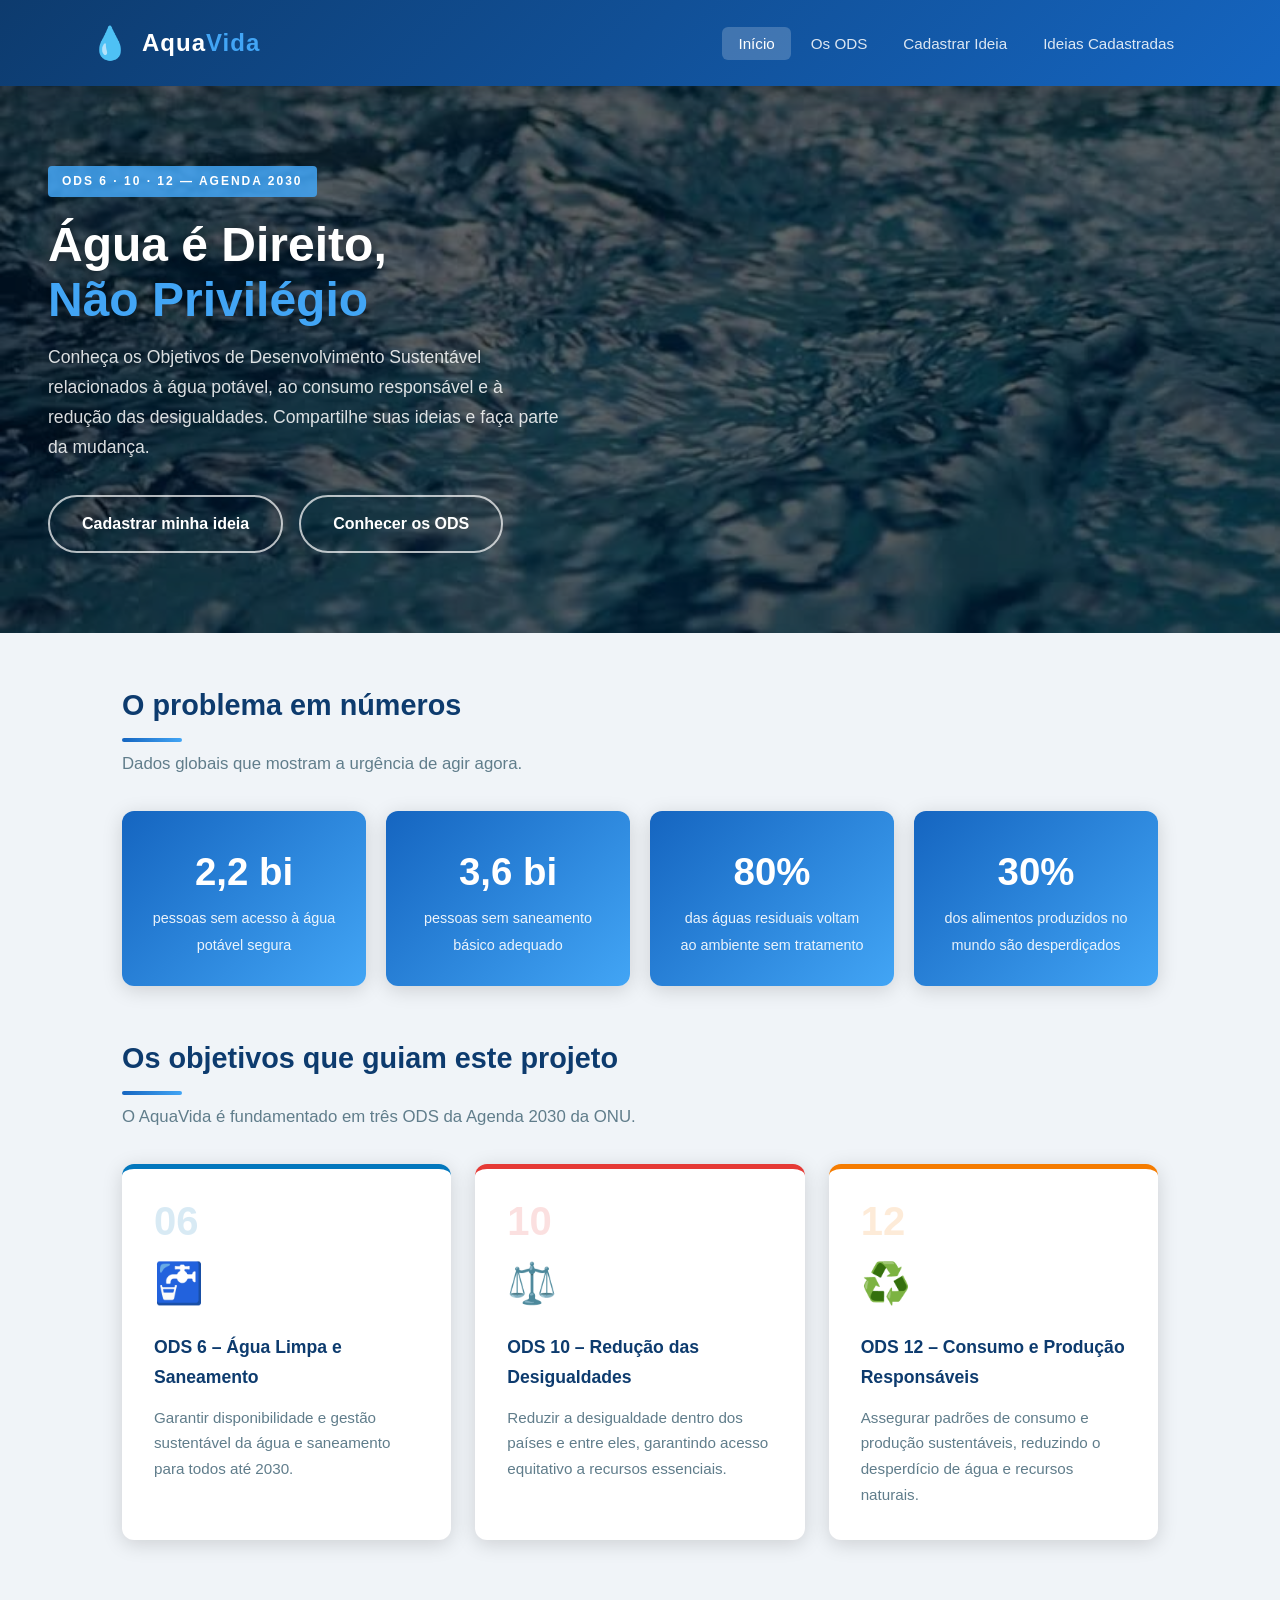
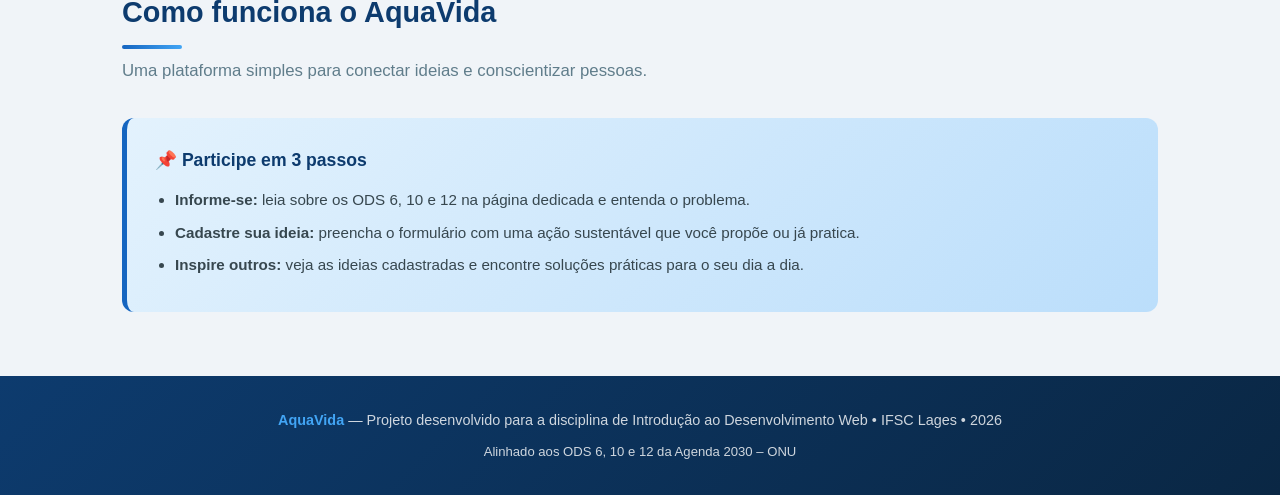
==== index.html @ 737dba38 "first commit" ====
<!DOCTYPE html>
<html lang="pt-BR">
<head>
  <meta charset="UTF-8" />
  <meta name="viewport" content="width=device-width, initial-scale=1.0" />
  <meta name="description" content="AquaVida – Plataforma sobre acesso à água potável e consumo responsável, alinhada aos ODS 6, 10 e 12." />
  <title>AquaVida | Início</title>
  <link rel="stylesheet" href="css/style.css" />
</head>
<body>

  <header>
    <div class="header-inner">
      <a href="index.html" class="logo">
        <span class="logo-icon">💧</span>
        <span class="logo-text">Aqua<span>Vida</span></span>
      </a>
      <nav aria-label="Menu principal">
        <ul>
          <li><a href="index.html">Início</a></li>
          <li><a href="ods.html">Os ODS</a></li>
          <li><a href="formulario.html">Cadastrar Ideia</a></li>
          <li><a href="resultados.html">Ideias Cadastradas</a></li>
        </ul>
      </nav>
    </div>
  </header>

  <section class="hero" aria-labelledby="titulo-hero">
    <div class="hero-bg"></div>
    <div class="hero-content">
      <span class="hero-tag">ODS 6 · 10 · 12 — Agenda 2030</span>
      <h1 id="titulo-hero">Água é Direito,<br><span>Não Privilégio</span></h1>
      <p>
        Conheça os Objetivos de Desenvolvimento Sustentável relacionados à água potável, 
        ao consumo responsável e à redução das desigualdades. Compartilhe suas ideias 
        e faça parte da mudança.
      </p>
      <div class="hero-btns">
        <a href="formulario.html" class="btn btn-primary">Cadastrar minha ideia</a>
        <a href="ods.html" class="btn btn-secondary">Conhecer os ODS</a>
      </div>
    </div>
  </section>

  <main>

    <section aria-labelledby="titulo-stats">
      <h2 class="section-title" id="titulo-stats">O problema em números</h2>
      <p class="section-subtitle">Dados globais que mostram a urgência de agir agora.</p>
      <div class="cards-stats">
        <div class="card-stat">
          <span class="stat-num">2,2 bi</span>
          <span class="stat-label">pessoas sem acesso à água potável segura</span>
        </div>
        <div class="card-stat">
          <span class="stat-num">3,6 bi</span>
          <span class="stat-label">pessoas sem saneamento básico adequado</span>
        </div>
        <div class="card-stat">
          <span class="stat-num">80%</span>
          <span class="stat-label">das águas residuais voltam ao ambiente sem tratamento</span>
        </div>
        <div class="card-stat">
          <span class="stat-num">30%</span>
          <span class="stat-label">dos alimentos produzidos no mundo são desperdiçados</span>
        </div>
      </div>
    </section>

    <section aria-labelledby="titulo-ods">
      <h2 class="section-title" id="titulo-ods">Os objetivos que guiam este projeto</h2>
      <p class="section-subtitle">O AquaVida é fundamentado em três ODS da Agenda 2030 da ONU.</p>
      <div class="cards-ods">

        <a href="ods.html#ods6" class="card-ods ods6">
          <div class="ods-numero">06</div>
          <span class="ods-icone">🚰</span>
          <h3>ODS 6 – Água Limpa e Saneamento</h3>
          <p>Garantir disponibilidade e gestão sustentável da água e saneamento para todos até 2030.</p>
        </a>

        <a href="ods.html#ods10" class="card-ods ods10">
          <div class="ods-numero">10</div>
          <span class="ods-icone">⚖️</span>
          <h3>ODS 10 – Redução das Desigualdades</h3>
          <p>Reduzir a desigualdade dentro dos países e entre eles, garantindo acesso equitativo a recursos essenciais.</p>
        </a>

        <a href="ods.html#ods12" class="card-ods ods12">
          <div class="ods-numero">12</div>
          <span class="ods-icone">♻️</span>
          <h3>ODS 12 – Consumo e Produção Responsáveis</h3>
          <p>Assegurar padrões de consumo e produção sustentáveis, reduzindo o desperdício de água e recursos naturais.</p>
        </a>

      </div>
    </section>

    <section aria-labelledby="titulo-como">
      <h2 class="section-title" id="titulo-como">Como funciona o AquaVida</h2>
      <p class="section-subtitle">Uma plataforma simples para conectar ideias e conscientizar pessoas.</p>
      <div class="info-box">
        <h3>📌 Participe em 3 passos</h3>
        <ul>
          <li><strong>Informe-se:</strong> leia sobre os ODS 6, 10 e 12 na página dedicada e entenda o problema.</li>
          <li><strong>Cadastre sua ideia:</strong> preencha o formulário com uma ação sustentável que você propõe ou já pratica.</li>
          <li><strong>Inspire outros:</strong> veja as ideias cadastradas e encontre soluções práticas para o seu dia a dia.</li>
        </ul>
      </div>
    </section>

  </main>

  <footer>
    <p>
      <strong>AquaVida</strong> &mdash; Projeto desenvolvido para a disciplina de Introdução ao Desenvolvimento Web &bull;
      IFSC Lages &bull; 2026
    </p>
    <p style="margin-top: 0.5rem; font-size: 0.82rem;">Alinhado aos ODS 6, 10 e 12 da Agenda 2030 &ndash; ONU</p>
  </footer>

  <script src="js/script.js"></script>
</body>
</html>
---- css/style.css ----
/* ============================================
  AquaVida - ODS 6, 10 e 12
   ============================================ */

* {
  margin: 0;
  padding: 0;
  box-sizing: border-box;
}

body {
  font-family: "Segoe UI", Tahoma, Geneva, Verdana, sans-serif;
  background-color: #f0f4f8;
  color: #37474f;
  line-height: 1.7;
}

/* ===== HEADER / NAV ===== */
header {
  background: linear-gradient(135deg, #0d3b6e, #1565c0);
  padding: 0 2rem;
  position: sticky;
  top: 0;
  z-index: 100;
  box-shadow: 0 4px 20px rgba(0, 0, 0, 0.15);
}

header .header-inner {
  display: flex;
  align-items: center;
  justify-content: space-between;
  max-width: 1100px;
  margin: 0 auto;
  padding: 1rem 0;
  flex-wrap: wrap;
  gap: 1rem;
}

header .logo {
  display: flex;
  align-items: center;
  gap: 0.75rem;
  text-decoration: none;
}

header .logo-icon {
  font-size: 2rem;
}

header .logo-text {
  color: #ffffff;
  font-size: 1.5rem;
  font-weight: 700;
  letter-spacing: 1px;
}

header .logo-text span {
  color: #42a5f5;
}

nav ul {
  list-style: none;
  display: flex;
  gap: 0.25rem;
  flex-wrap: wrap;
}

nav ul li a {
  color: rgba(255, 255, 255, 0.85);
  text-decoration: none;
  padding: 0.5rem 1rem;
  border-radius: 6px;
  font-size: 0.95rem;
  transition: all 0.2s;
}

nav ul li a:hover,
nav ul li a.ativo {
  background: rgba(255, 255, 255, 0.2);
  color: #ffffff;
}

/* ===== HERO ===== */
.hero {
  position: relative;
  min-height: 520px;
  display: flex;
  align-items: center;
  overflow: hidden;
}

.hero-bg {
  position: absolute;
  inset: 0;
  background: url("../img/images.jpg")
    center / cover no-repeat;
  filter: brightness(0.4);
  z-index: 0;
}

.hero-content {
  position: relative;
  z-index: 1;
  max-width: 700px;
  padding: 5rem 3rem;
  color: #ffffff;
}

.hero-tag {
  display: inline-block;
  background: rgba(66, 165, 245, 0.85);
  color: #ffffff;
  font-size: 0.75rem;
  font-weight: 700;
  letter-spacing: 2px;
  text-transform: uppercase;
  padding: 5px 14px;
  border-radius: 4px;
  margin-bottom: 1.25rem;
}

.hero-content h1 {
  font-size: 3rem;
  font-weight: 800;
  line-height: 1.15;
  margin-bottom: 1rem;
  text-shadow: 0 2px 12px rgba(0, 0, 0, 0.4);
}

.hero-content h1 span {
  color: #42a5f5;
}

.hero-content p {
  font-size: 1.1rem;
  opacity: 0.85;
  margin-bottom: 2rem;
  max-width: 520px;
  line-height: 1.7;
}

.hero-btns {
  display: flex;
  gap: 1rem;
  flex-wrap: wrap;
}

/* ===== BOTÕES ===== */
.btn {
  display: inline-block;
  padding: 0.85rem 2rem;
  border-radius: 50px;
  text-decoration: none;
  font-weight: 600;
  font-size: 1rem;
  transition: all 0.3s;
  cursor: pointer;
  border: none;
}

.btn-primary {
  background: transparent;
  color: #ffffff;
  border: 2px solid rgba(255, 255, 255, 0.7);
}

.btn-primary:hover {
  background: rgba(255, 255, 255, 0.15);
  border-color: #ffffff;
  transform: translateY(-2px);
}

.btn-secondary {
  background: transparent;
  color: #ffffff;
  border: 2px solid rgba(255, 255, 255, 0.7);
}

.btn-secondary:hover {
  background: rgba(255, 255, 255, 0.15);
  border-color: #ffffff;
  transform: translateY(-2px);
}

.btn-verde {
  background: linear-gradient(135deg, #2e7d32, #66bb6a);
  color: #ffffff;
  font-size: 1.1rem;
  padding: 1rem 2.5rem;
}

.btn-verde:hover {
  transform: translateY(-2px);
  box-shadow: 0 8px 20px rgba(46, 125, 50, 0.4);
}

/* ===== MAIN / CONTAINER ===== */
main {
  max-width: 1100px;
  margin: 3rem auto;
  padding: 0 2rem;
}

/* ===== SEÇÕES ===== */
section {
  margin-bottom: 3rem;
}

.section-title {
  font-size: 1.8rem;
  font-weight: 700;
  color: #0d3b6e;
  margin-bottom: 0.5rem;
  position: relative;
  padding-bottom: 0.75rem;
}

.section-title::after {
  content: "";
  position: absolute;
  bottom: 0;
  left: 0;
  width: 60px;
  height: 4px;
  background: linear-gradient(90deg, #1565c0, #42a5f5);
  border-radius: 2px;
}

.section-subtitle {
  color: #607d8b;
  margin-bottom: 2rem;
  font-size: 1.05rem;
}

/* ===== CARDS ODS (homepage) ===== */
.cards-ods {
  display: grid;
  grid-template-columns: repeat(auto-fit, minmax(280px, 1fr));
  gap: 1.5rem;
}

.card-ods {
  background: #ffffff;
  border-radius: 12px;
  padding: 2rem;
  box-shadow: 0 4px 20px rgba(0, 0, 0, 0.15);
  border-top: 5px solid;
  transition:
    transform 0.3s,
    box-shadow 0.3s;
  text-decoration: none;
  color: inherit;
  display: block;
}

.card-ods:hover {
  transform: translateY(-6px);
  box-shadow: 0 12px 30px rgba(0, 0, 0, 0.18);
}

.card-ods.ods6 {
  border-color: #0277bd;
}
.card-ods.ods10 {
  border-color: #e53935;
}
.card-ods.ods12 {
  border-color: #f57c00;
}

.card-ods .ods-numero {
  font-size: 2.5rem;
  font-weight: 800;
  opacity: 0.15;
  line-height: 1;
  margin-bottom: 0.5rem;
}

.card-ods.ods6 .ods-numero {
  color: #0277bd;
}
.card-ods.ods10 .ods-numero {
  color: #e53935;
}
.card-ods.ods12 .ods-numero {
  color: #f57c00;
}

.card-ods .ods-icone {
  font-size: 2.5rem;
  margin-bottom: 1rem;
  display: block;
}

.card-ods h3 {
  font-size: 1.1rem;
  font-weight: 700;
  color: #0d3b6e;
  margin-bottom: 0.75rem;
}

.card-ods p {
  font-size: 0.95rem;
  color: #607d8b;
}

/* ===== CARDS ESTATÍSTICAS ===== */
.cards-stats {
  display: grid;
  grid-template-columns: repeat(auto-fit, minmax(200px, 1fr));
  gap: 1.25rem;
  margin-bottom: 3rem;
}

.card-stat {
  background: linear-gradient(135deg, #1565c0, #42a5f5);
  color: #ffffff;
  border-radius: 12px;
  padding: 1.75rem;
  text-align: center;
  box-shadow: 0 4px 20px rgba(0, 0, 0, 0.15);
}

.card-stat .stat-num {
  font-size: 2.4rem;
  font-weight: 800;
  display: block;
}

.card-stat .stat-label {
  font-size: 0.9rem;
  opacity: 0.9;
  margin-top: 0.25rem;
}

/* ===== TABELA ===== */
.tabela-wrapper {
  overflow-x: auto;
  border-radius: 12px;
  box-shadow: 0 4px 20px rgba(0, 0, 0, 0.15);
}

table {
  width: 100%;
  border-collapse: collapse;
  background: #ffffff;
  font-size: 0.95rem;
}

thead {
  background: linear-gradient(135deg, #0d3b6e, #1565c0);
  color: #ffffff;
}

thead th {
  padding: 1rem 1.25rem;
  text-align: left;
  font-weight: 600;
  letter-spacing: 0.5px;
}

tbody tr {
  border-bottom: 1px solid #e0e0e0;
  transition: background 0.2s;
}

tbody tr:hover {
  background: #e3f2fd;
}

tbody td {
  padding: 1rem 1.25rem;
  vertical-align: top;
}

tbody tr:last-child {
  border-bottom: none;
}

.badge {
  display: inline-block;
  padding: 0.25rem 0.75rem;
  border-radius: 20px;
  font-size: 0.8rem;
  font-weight: 600;
}

.badge-azul {
  background: #e3f2fd;
  color: #0277bd;
}
.badge-vermelho {
  background: #ffebee;
  color: #c62828;
}
.badge-laranja {
  background: #fff3e0;
  color: #e65100;
}

/* ===== FORMULÁRIO BASE ===== */
.form-card {
  background: #ffffff;
  border-radius: 12px;
  padding: 2.5rem;
  box-shadow: 0 4px 20px rgba(0, 0, 0, 0.15);
}

.form-grid {
  display: grid;
  grid-template-columns: 1fr 1fr;
  gap: 1.25rem;
}

.form-group {
  display: flex;
  flex-direction: column;
  gap: 0.4rem;
}

.form-group.full {
  grid-column: 1 / -1;
}

.form-group label {
  font-weight: 600;
  font-size: 0.9rem;
  color: #0d3b6e;
}

.form-group input,
.form-group select,
.form-group textarea {
  padding: 0.75rem 1rem;
  border: 2px solid #e0e0e0;
  border-radius: 8px;
  font-size: 0.95rem;
  font-family: inherit;
  transition:
    border-color 0.2s,
    box-shadow 0.2s;
  background: #fafafa;
}

.form-group input:focus,
.form-group select:focus,
.form-group textarea:focus {
  outline: none;
  border-color: #42a5f5;
  box-shadow: 0 0 0 3px rgba(66, 165, 245, 0.2);
  background: #ffffff;
}

.form-group textarea {
  resize: vertical;
  min-height: 120px;
}

.form-group select {
  cursor: pointer;
}

.radio-group {
  display: flex;
  gap: 1.5rem;
  flex-wrap: wrap;
  margin-top: 0.25rem;
}

.radio-group label {
  font-weight: 400;
  display: flex;
  align-items: center;
  gap: 0.4rem;
  cursor: pointer;
}

.form-actions {
  margin-top: 1.5rem;
  text-align: center;
}

/* ===== MENSAGEM DE SUCESSO ===== */
#mensagem-sucesso {
  display: none;
  background: linear-gradient(135deg, #2e7d32, #66bb6a);
  color: #ffffff;
  padding: 1.25rem 2rem;
  border-radius: 12px;
  text-align: center;
  font-weight: 600;
  font-size: 1.05rem;
  margin-top: 1.5rem;
  animation: fadeIn 0.4s ease;
}

@keyframes fadeIn {
  from {
    opacity: 0;
    transform: translateY(10px);
  }
  to {
    opacity: 1;
    transform: translateY(0);
  }
}

/* ===== RESULTADOS / CARDS IDEIAS ===== */
#lista-ideias {
  display: grid;
  grid-template-columns: repeat(auto-fill, minmax(300px, 1fr));
  gap: 1.5rem;
  margin-top: 2rem;
}

.card-ideia {
  background: #ffffff;
  border-radius: 12px;
  padding: 1.75rem;
  box-shadow: 0 4px 20px rgba(0, 0, 0, 0.15);
  border-left: 5px solid #1565c0;
  animation: fadeIn 0.4s ease;
}

.card-ideia .ideia-header {
  display: flex;
  justify-content: space-between;
  align-items: flex-start;
  margin-bottom: 1rem;
  gap: 0.5rem;
}

.card-ideia .ideia-nome {
  font-weight: 700;
  color: #0d3b6e;
  font-size: 1.05rem;
}

.card-ideia .ideia-ods {
  font-size: 0.8rem;
  padding: 0.2rem 0.6rem;
  border-radius: 20px;
  background: #e3f2fd;
  color: #1565c0;
  font-weight: 600;
  white-space: nowrap;
}

.card-ideia .ideia-descricao {
  color: #546e7a;
  font-size: 0.95rem;
  margin-bottom: 1rem;
}

.card-ideia .ideia-footer {
  display: flex;
  justify-content: space-between;
  font-size: 0.85rem;
  color: #90a4ae;
  border-top: 1px solid #eceff1;
  padding-top: 0.75rem;
}

.impacto-badge {
  display: inline-flex;
  align-items: center;
  gap: 0.3rem;
  font-weight: 600;
  font-size: 0.85rem;
}

.impacto-alto {
  color: #2e7d32;
}
.impacto-medio {
  color: #f57c00;
}
.impacto-baixo {
  color: #1565c0;
}

#sem-dados {
  text-align: center;
  padding: 3rem;
  color: #90a4ae;
  background: #ffffff;
  border-radius: 12px;
  box-shadow: 0 4px 20px rgba(0, 0, 0, 0.15);
  grid-column: 1 / -1;
}

#sem-dados .sem-dados-icone {
  font-size: 3rem;
  display: block;
  margin-bottom: 1rem;
}

/* ===== FILTROS ===== */
.filtros {
  display: flex;
  gap: 1rem;
  flex-wrap: wrap;
  margin-bottom: 1.5rem;
  align-items: center;
}

.filtros label {
  font-weight: 600;
  color: #0d3b6e;
}

.filtros select {
  padding: 0.5rem 1rem;
  border: 2px solid #e0e0e0;
  border-radius: 8px;
  font-family: inherit;
  font-size: 0.95rem;
  cursor: pointer;
  transition: border-color 0.2s;
}

.filtros select:focus {
  outline: none;
  border-color: #42a5f5;
}

.contador {
  margin-left: auto;
  color: #607d8b;
  font-size: 0.95rem;
}

/* ===== INFO BOX ===== */
.info-box {
  background: linear-gradient(135deg, #e3f2fd, #bbdefb);
  border-radius: 12px;
  padding: 1.75rem;
  border-left: 5px solid #1565c0;
  margin-bottom: 2rem;
}

.info-box h3 {
  color: #0d3b6e;
  margin-bottom: 0.75rem;
  font-size: 1.1rem;
}

.info-box p,
.info-box li {
  color: #37474f;
  font-size: 0.95rem;
}

.info-box ul {
  padding-left: 1.25rem;
  margin-top: 0.5rem;
}

.info-box li {
  margin-bottom: 0.4rem;
}

/* ===== PAGE BANNER (páginas internas) ===== */
.page-banner {
  background: linear-gradient(135deg, #0d3b6e, #1565c0);
  color: #ffffff;
  padding: 3rem 2rem;
  text-align: center;
}

.page-banner-content {
  max-width: 700px;
  margin: 0 auto;
}

.page-banner-tag {
  display: inline-block;
  background: rgba(255, 255, 255, 0.15);
  border: 1px solid rgba(255, 255, 255, 0.3);
  color: #ffffff;
  font-size: 0.8rem;
  font-weight: 600;
  letter-spacing: 1px;
  padding: 5px 14px;
  border-radius: 20px;
  margin-bottom: 1rem;
}

.page-banner h1 {
  font-size: 2rem;
  font-weight: 800;
  margin-bottom: 0.75rem;
}

.page-banner p {
  font-size: 1rem;
  opacity: 0.85;
  line-height: 1.7;
}

/* ===== LAYOUT FORMULÁRIO (sidebar + form) ===== */
.form-layout {
  display: grid;
  grid-template-columns: 220px 1fr;
  gap: 2rem;
  max-width: 1100px;
  margin: 3rem auto;
  padding: 0 2rem;
  align-items: start;
}

/* ===== SIDEBAR ===== */
.form-sidebar {
  display: flex;
  flex-direction: column;
  gap: 1rem;
}

.sidebar-card {
  background: #ffffff;
  border-radius: 12px;
  padding: 1.25rem;
  box-shadow: 0 4px 20px rgba(0, 0, 0, 0.15);
  text-align: center;
  border-top: 4px solid #1565c0;
}

.sidebar-card .sidebar-icon {
  font-size: 1.8rem;
  margin-bottom: 0.4rem;
}

.sidebar-card h3 {
  font-size: 0.95rem;
  font-weight: 700;
  color: #0d3b6e;
  margin-bottom: 0.2rem;
}

.sidebar-card p {
  font-size: 0.8rem;
  color: #607d8b;
}

.sidebar-dica {
  background: linear-gradient(135deg, #e3f2fd, #bbdefb);
  border-radius: 12px;
  padding: 1.25rem;
  border-left: 4px solid #1565c0;
  font-size: 0.85rem;
  color: #37474f;
}

.sidebar-dica strong {
  display: block;
  margin-bottom: 0.4rem;
  color: #0d3b6e;
}

/* ===== FORM PRINCIPAL ===== */
.form-main {
  display: flex;
  flex-direction: column;
  gap: 1rem;
}

.form-section-label {
  font-size: 0.75rem;
  font-weight: 700;
  text-transform: uppercase;
  letter-spacing: 1.5px;
  color: #1565c0;
  margin-bottom: 0.75rem;
  padding-bottom: 0.4rem;
  border-bottom: 1px solid #e0e0e0;
  margin-top: 1.5rem;
}

.obrigatorio {
  color: #e53935;
  margin-left: 2px;
}

.campo-dica {
  font-size: 0.8rem;
  color: #90a4ae;
  margin-top: 0.3rem;
}

/* ===== IMPACTO (radio estilizado) ===== */
.impacto-group {
  display: flex;
  gap: 0.75rem;
  margin-top: 0.25rem;
  flex-wrap: wrap;
}

.impacto-option {
  flex: 1;
  min-width: 80px;
  cursor: pointer;
}

.impacto-option input[type="radio"] {
  display: none;
}

.impacto-label {
  display: flex;
  align-items: center;
  justify-content: center;
  gap: 0.4rem;
  padding: 0.6rem 0.5rem;
  border-radius: 8px;
  border: 2px solid #e0e0e0;
  font-size: 0.9rem;
  font-weight: 600;
  transition: all 0.2s;
  background: #fafafa;
  color: #607d8b;
  cursor: pointer;
}

.impacto-dot {
  width: 10px;
  height: 10px;
  border-radius: 50%;
  background: #ccc;
  transition: background 0.2s;
}

.impacto-option.impacto-baixo input:checked ~ .impacto-label {
  border-color: #1565c0;
  background: #e3f2fd;
  color: #1565c0;
}
.impacto-option.impacto-baixo input:checked ~ .impacto-label .impacto-dot {
  background: #1565c0;
}

.impacto-option.impacto-medio input:checked ~ .impacto-label {
  border-color: #f57c00;
  background: #fff3e0;
  color: #f57c00;
}
.impacto-option.impacto-medio input:checked ~ .impacto-label .impacto-dot {
  background: #f57c00;
}

.impacto-option.impacto-alto input:checked ~ .impacto-label {
  border-color: #2e7d32;
  background: #e8f5e9;
  color: #2e7d32;
}
.impacto-option.impacto-alto input:checked ~ .impacto-label .impacto-dot {
  background: #2e7d32;
}

.impacto-label:hover {
  border-color: #90a4ae;
}

/* ===== FOOTER ===== */
footer {
  background: linear-gradient(135deg, #0d3b6e, #0a2744);
  color: rgba(255, 255, 255, 0.8);
  text-align: center;
  padding: 2rem;
  margin-top: 4rem;
  font-size: 0.9rem;
}

footer strong {
  color: #42a5f5;
}

/* ===== RESPONSIVIDADE ===== */
@media (max-width: 768px) {
  .hero-content {
    padding: 3.5rem 1.5rem;
  }
  .hero-content h1 {
    font-size: 2rem;
  }

  .form-grid {
    grid-template-columns: 1fr;
  }
  .form-group.full {
    grid-column: 1;
  }

  .form-layout {
    grid-template-columns: 1fr;
    margin: 2rem auto;
    padding: 0 1rem;
  }

  .form-sidebar {
    display: grid;
    grid-template-columns: repeat(auto-fit, minmax(140px, 1fr));
  }

  .sidebar-dica {
    grid-column: 1 / -1;
  }

  .page-banner h1 {
    font-size: 1.5rem;
  }
  .page-banner {
    padding: 2rem 1rem;
  }

  header .header-inner {
    flex-direction: column;
    align-items: flex-start;
  }
  nav ul {
    gap: 0.1rem;
  }
  nav ul li a {
    padding: 0.4rem 0.7rem;
    font-size: 0.85rem;
  }
  .btn-secondary {
    margin-left: 0;
    margin-top: 0.5rem;
  }
}
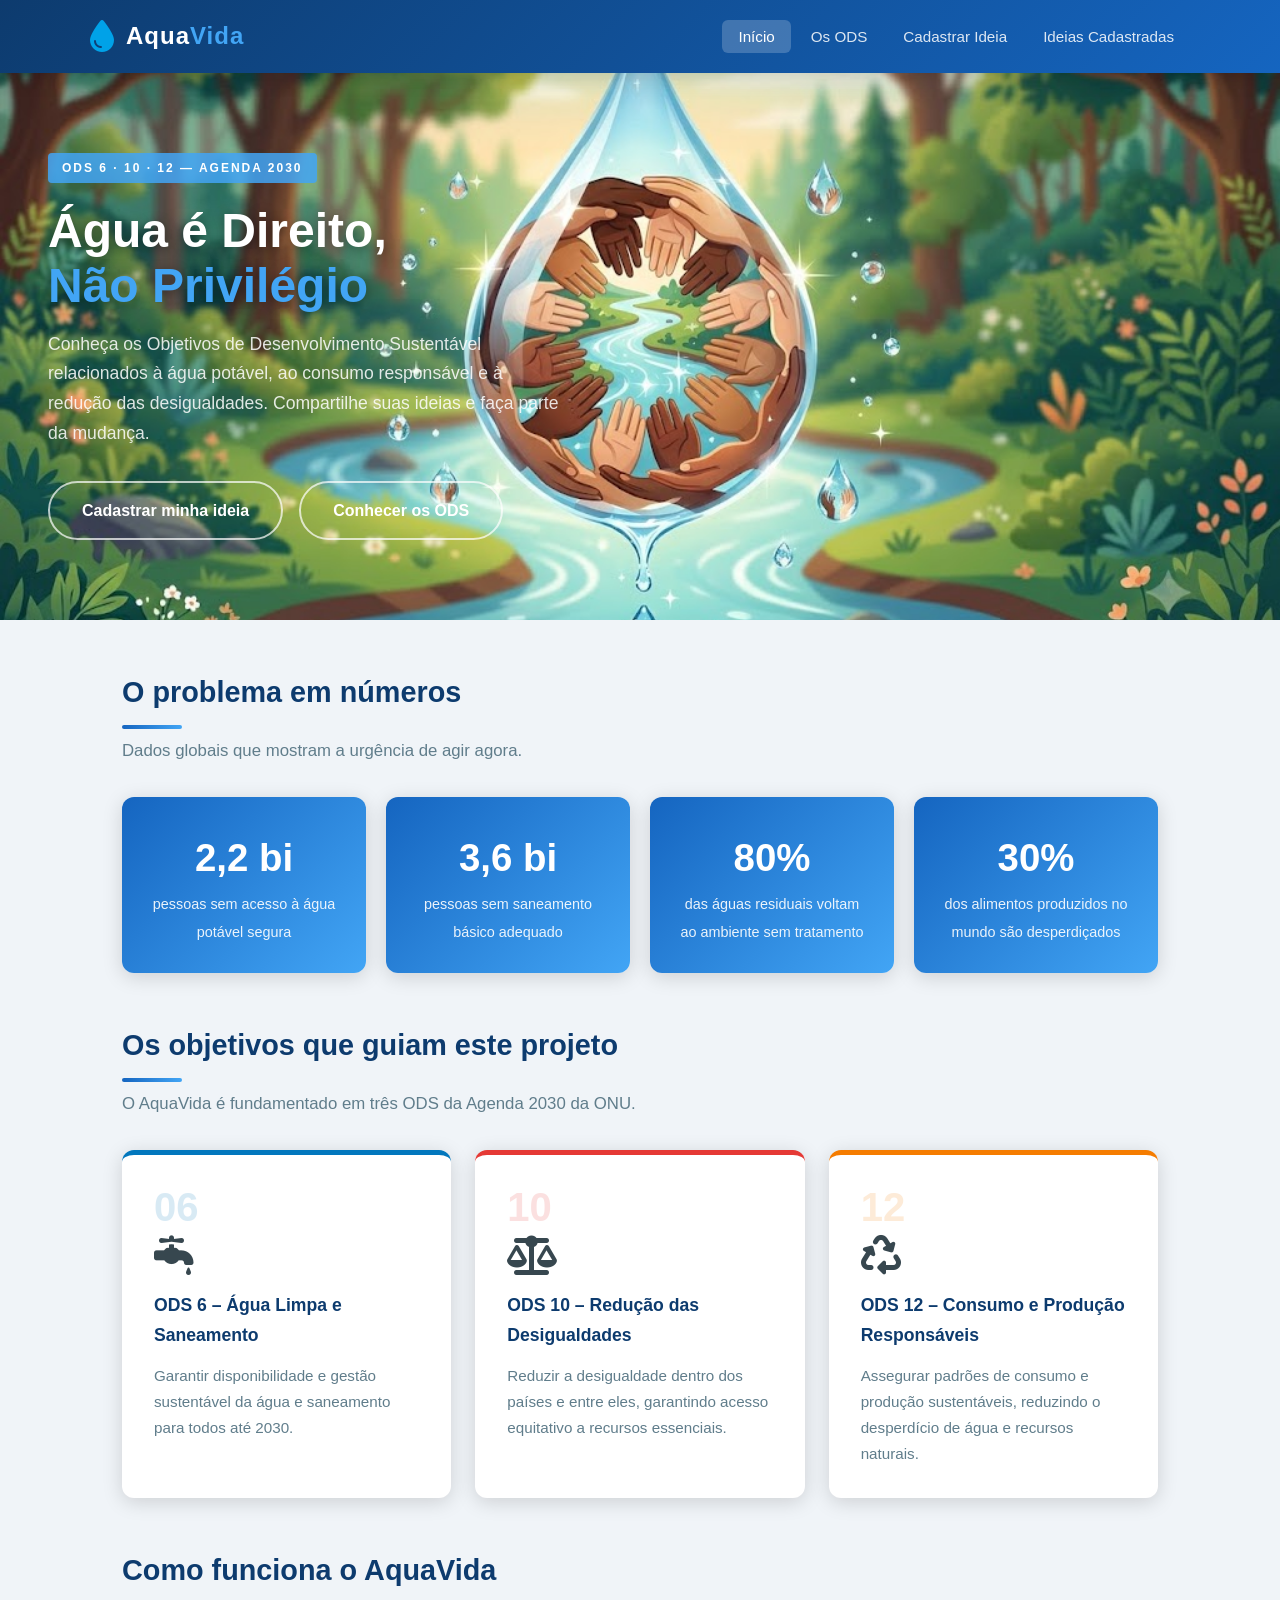
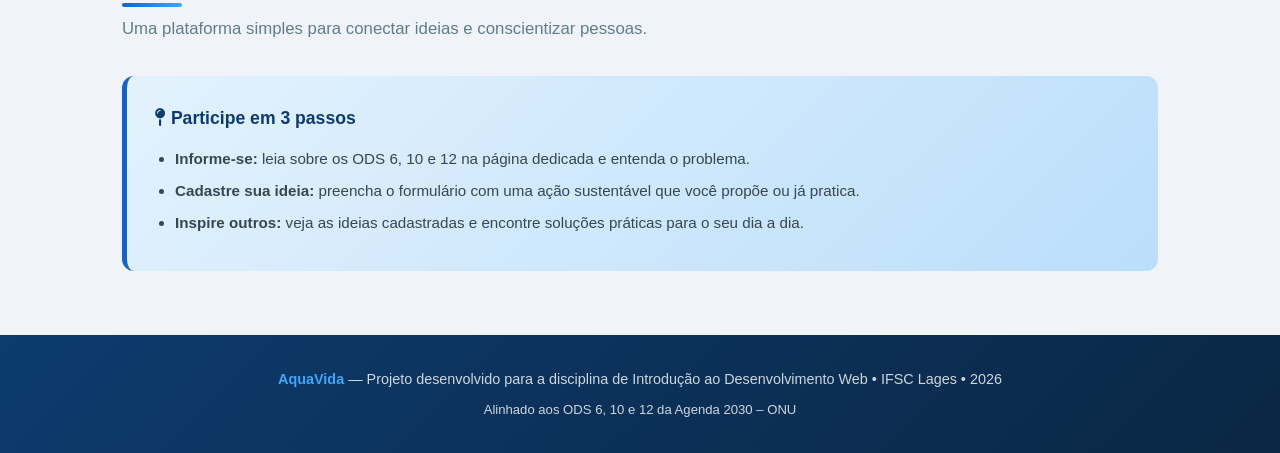
==== commit 1e9b4437: "ups" ====
--- a/index.html
+++ b/index.html
@@ -5,14 +5,18 @@
   <meta name="viewport" content="width=device-width, initial-scale=1.0" />
   <meta name="description" content="AquaVida – Plataforma sobre acesso à água potável e consumo responsável, alinhada aos ODS 6, 10 e 12." />
   <title>AquaVida | Início</title>
+  <link rel="icon" type="image/png" sizes="32x32" href="img/favicon.png" />
+  <link rel="stylesheet" href="https://cdnjs.cloudflare.com/ajax/libs/font-awesome/6.4.0/css/all.min.css" />
+  <link rel="shortcut icon" href="img/favicon.ico" type="image/x-icon" />
   <link rel="stylesheet" href="css/style.css" />
 </head>
+
 <body>
 
   <header>
     <div class="header-inner">
       <a href="index.html" class="logo">
-        <span class="logo-icon">💧</span>
+        <i class="fa-solid fa-droplet logo-icon"></i>
         <span class="logo-text">Aqua<span>Vida</span></span>
       </a>
       <nav aria-label="Menu principal">
@@ -75,21 +79,21 @@
 
         <a href="ods.html#ods6" class="card-ods ods6">
           <div class="ods-numero">06</div>
-          <span class="ods-icone">🚰</span>
+          <i class="fa-solid fa-faucet-drip ods-icone"></i>
           <h3>ODS 6 – Água Limpa e Saneamento</h3>
           <p>Garantir disponibilidade e gestão sustentável da água e saneamento para todos até 2030.</p>
         </a>
 
         <a href="ods.html#ods10" class="card-ods ods10">
           <div class="ods-numero">10</div>
-          <span class="ods-icone">⚖️</span>
+          <i class="fa-solid fa-scale-balanced ods-icone"></i>
           <h3>ODS 10 – Redução das Desigualdades</h3>
           <p>Reduzir a desigualdade dentro dos países e entre eles, garantindo acesso equitativo a recursos essenciais.</p>
         </a>
 
         <a href="ods.html#ods12" class="card-ods ods12">
           <div class="ods-numero">12</div>
-          <span class="ods-icone">♻️</span>
+          <i class="fa-solid fa-recycle ods-icone"></i>
           <h3>ODS 12 – Consumo e Produção Responsáveis</h3>
           <p>Assegurar padrões de consumo e produção sustentáveis, reduzindo o desperdício de água e recursos naturais.</p>
         </a>
@@ -101,7 +105,7 @@
       <h2 class="section-title" id="titulo-como">Como funciona o AquaVida</h2>
       <p class="section-subtitle">Uma plataforma simples para conectar ideias e conscientizar pessoas.</p>
       <div class="info-box">
-        <h3>📌 Participe em 3 passos</h3>
+        <h3><i class="fa-solid fa-map-pin"></i> Participe em 3 passos</h3>
         <ul>
           <li><strong>Informe-se:</strong> leia sobre os ODS 6, 10 e 12 na página dedicada e entenda o problema.</li>
           <li><strong>Cadastre sua ideia:</strong> preencha o formulário com uma ação sustentável que você propõe ou já pratica.</li>
--- a/css/style.css
+++ b/css/style.css
@@ -45,6 +45,7 @@
 
 header .logo-icon {
   font-size: 2rem;
+  color: #00A2E8; /* Adicionei a cor azul aqui */
 }
 
 header .logo-text {
@@ -92,9 +93,8 @@
 .hero-bg {
   position: absolute;
   inset: 0;
-  background: url("../img/images.jpg")
-    center / cover no-repeat;
-  filter: brightness(0.4);
+  background: url("../img/images.jpg") center / cover no-repeat;
+  
   z-index: 0;
 }
 
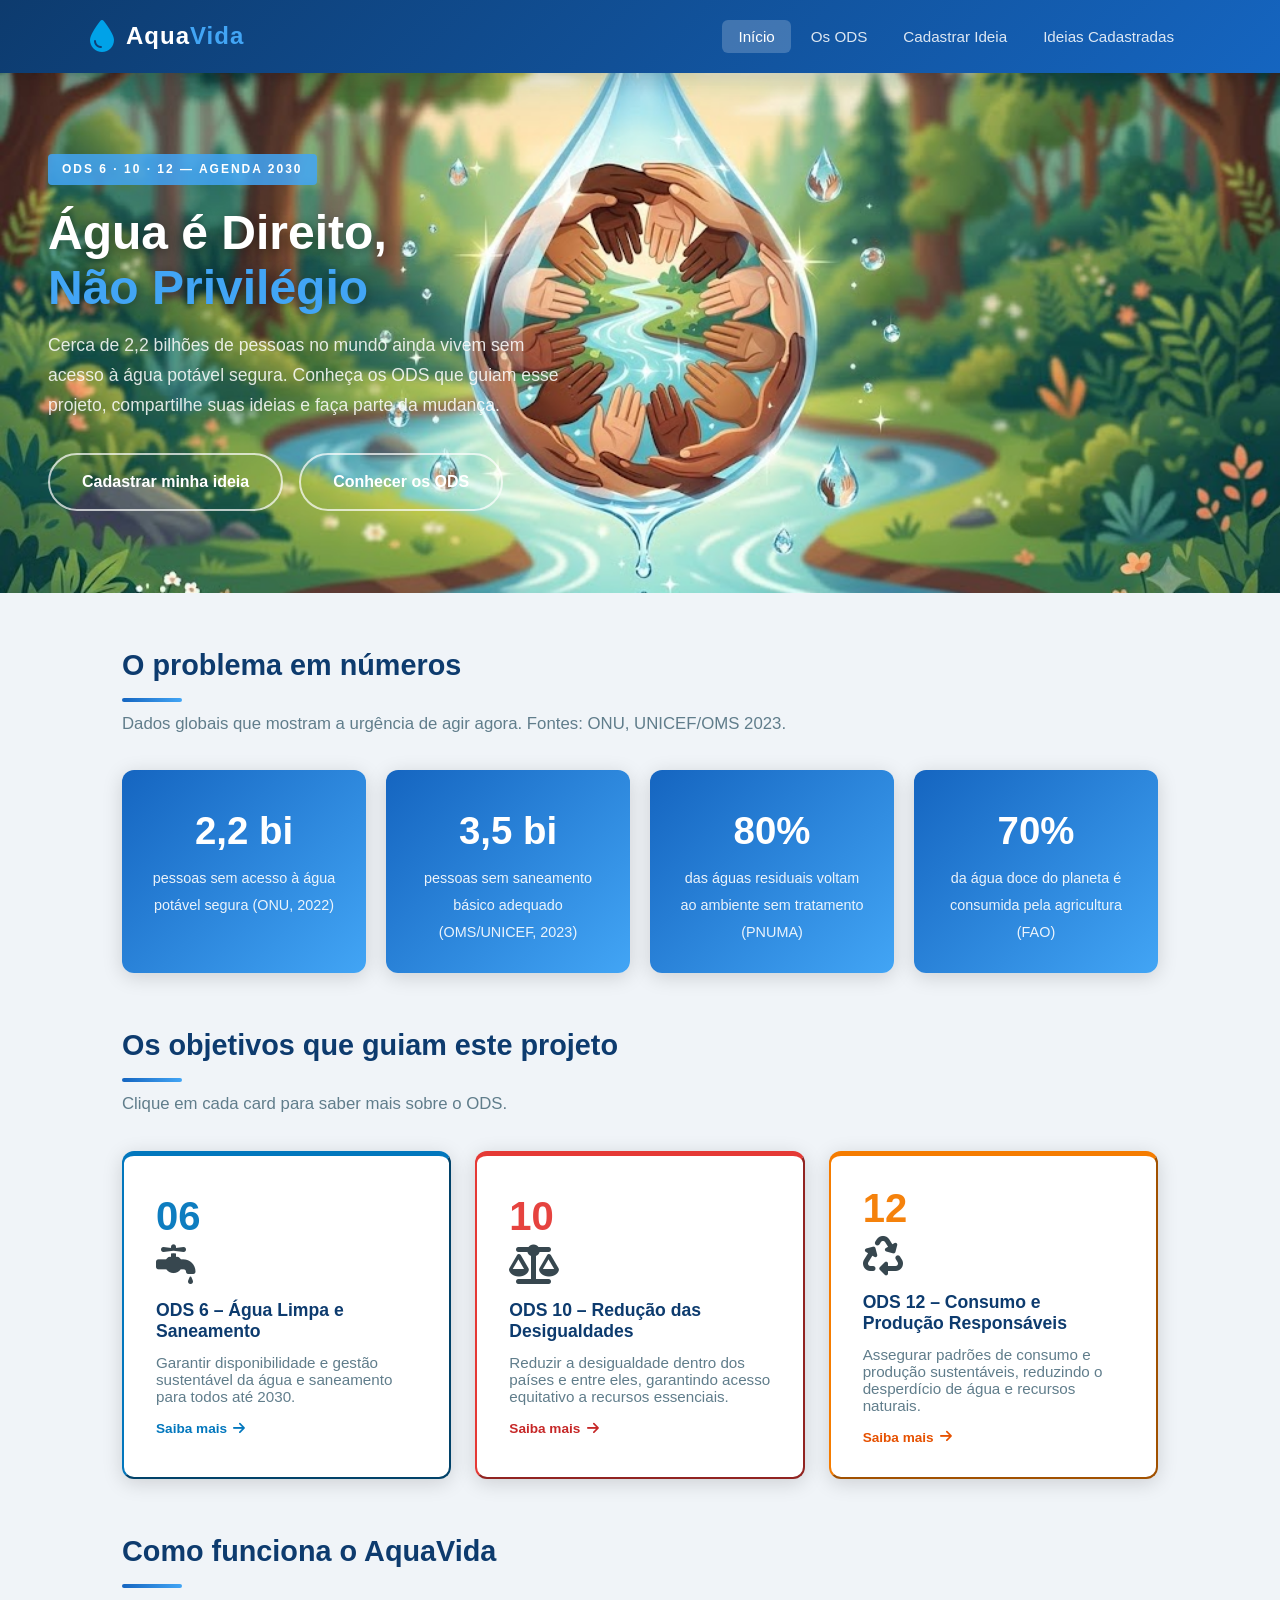
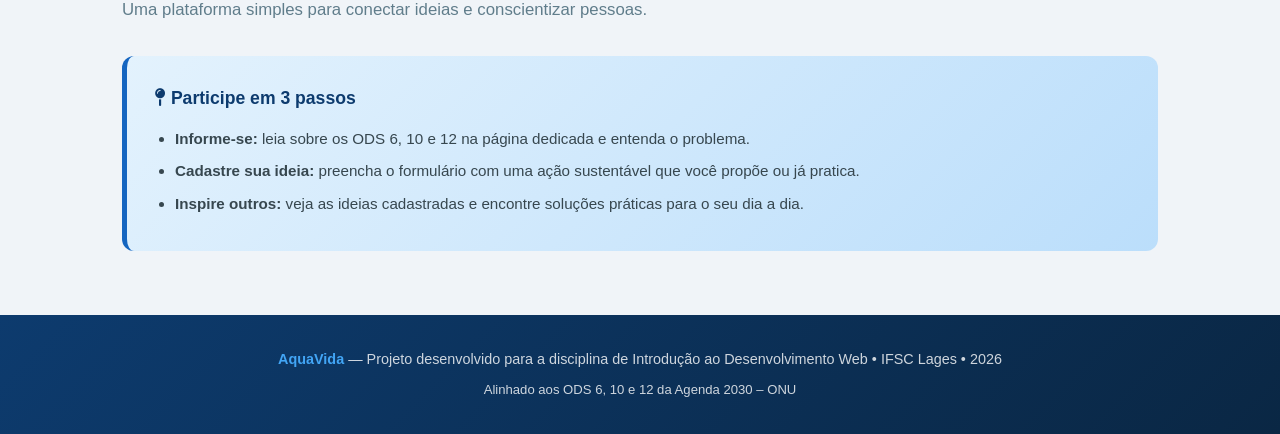
==== commit 45a31c36: "melhorias no index e css" ====
--- a/index.html
+++ b/index.html
@@ -21,7 +21,7 @@
       </a>
       <nav aria-label="Menu principal">
         <ul>
-          <li><a href="index.html">Início</a></li>
+          <li><a href="index.html" class="ativo">Início</a></li>
           <li><a href="ods.html">Os ODS</a></li>
           <li><a href="formulario.html">Cadastrar Ideia</a></li>
           <li><a href="resultados.html">Ideias Cadastradas</a></li>
@@ -36,9 +36,8 @@
       <span class="hero-tag">ODS 6 · 10 · 12 — Agenda 2030</span>
       <h1 id="titulo-hero">Água é Direito,<br><span>Não Privilégio</span></h1>
       <p>
-        Conheça os Objetivos de Desenvolvimento Sustentável relacionados à água potável, 
-        ao consumo responsável e à redução das desigualdades. Compartilhe suas ideias 
-        e faça parte da mudança.
+        Cerca de 2,2 bilhões de pessoas no mundo ainda vivem sem acesso à água potável segura.
+        Conheça os ODS que guiam esse projeto, compartilhe suas ideias e faça parte da mudança.
       </p>
       <div class="hero-btns">
         <a href="formulario.html" class="btn btn-primary">Cadastrar minha ideia</a>
@@ -51,52 +50,55 @@
 
     <section aria-labelledby="titulo-stats">
       <h2 class="section-title" id="titulo-stats">O problema em números</h2>
-      <p class="section-subtitle">Dados globais que mostram a urgência de agir agora.</p>
+      <p class="section-subtitle">Dados globais que mostram a urgência de agir agora. Fontes: ONU, UNICEF/OMS 2023.</p>
       <div class="cards-stats">
         <div class="card-stat">
           <span class="stat-num">2,2 bi</span>
-          <span class="stat-label">pessoas sem acesso à água potável segura</span>
-        </div>
-        <div class="card-stat">
-          <span class="stat-num">3,6 bi</span>
-          <span class="stat-label">pessoas sem saneamento básico adequado</span>
+          <span class="stat-label">pessoas sem acesso à água potável segura (ONU, 2022)</span>
+        </div>
+        <div class="card-stat">
+          <span class="stat-num">3,5 bi</span>
+          <span class="stat-label">pessoas sem saneamento básico adequado (OMS/UNICEF, 2023)</span>
         </div>
         <div class="card-stat">
           <span class="stat-num">80%</span>
-          <span class="stat-label">das águas residuais voltam ao ambiente sem tratamento</span>
-        </div>
-        <div class="card-stat">
-          <span class="stat-num">30%</span>
-          <span class="stat-label">dos alimentos produzidos no mundo são desperdiçados</span>
+          <span class="stat-label">das águas residuais voltam ao ambiente sem tratamento (PNUMA)</span>
+        </div>
+        <div class="card-stat">
+          <span class="stat-num">70%</span>
+          <span class="stat-label">da água doce do planeta é consumida pela agricultura (FAO)</span>
         </div>
       </div>
     </section>
 
     <section aria-labelledby="titulo-ods">
       <h2 class="section-title" id="titulo-ods">Os objetivos que guiam este projeto</h2>
-      <p class="section-subtitle">O AquaVida é fundamentado em três ODS da Agenda 2030 da ONU.</p>
+      <p class="section-subtitle">Clique em cada card para saber mais sobre o ODS.</p>
       <div class="cards-ods">
 
-        <a href="ods.html#ods6" class="card-ods ods6">
+        <button class="card-ods ods6" onclick="abrirModal('ods6')" aria-haspopup="dialog">
           <div class="ods-numero">06</div>
           <i class="fa-solid fa-faucet-drip ods-icone"></i>
           <h3>ODS 6 – Água Limpa e Saneamento</h3>
           <p>Garantir disponibilidade e gestão sustentável da água e saneamento para todos até 2030.</p>
-        </a>
-
-        <a href="ods.html#ods10" class="card-ods ods10">
+          <span class="card-saiba-mais">Saiba mais <i class="fa-solid fa-arrow-right"></i></span>
+        </button>
+
+        <button class="card-ods ods10" onclick="abrirModal('ods10')" aria-haspopup="dialog">
           <div class="ods-numero">10</div>
           <i class="fa-solid fa-scale-balanced ods-icone"></i>
           <h3>ODS 10 – Redução das Desigualdades</h3>
           <p>Reduzir a desigualdade dentro dos países e entre eles, garantindo acesso equitativo a recursos essenciais.</p>
-        </a>
-
-        <a href="ods.html#ods12" class="card-ods ods12">
+          <span class="card-saiba-mais">Saiba mais <i class="fa-solid fa-arrow-right"></i></span>
+        </button>
+
+        <button class="card-ods ods12" onclick="abrirModal('ods12')" aria-haspopup="dialog">
           <div class="ods-numero">12</div>
           <i class="fa-solid fa-recycle ods-icone"></i>
           <h3>ODS 12 – Consumo e Produção Responsáveis</h3>
           <p>Assegurar padrões de consumo e produção sustentáveis, reduzindo o desperdício de água e recursos naturais.</p>
-        </a>
+          <span class="card-saiba-mais">Saiba mais <i class="fa-solid fa-arrow-right"></i></span>
+        </button>
 
       </div>
     </section>
@@ -116,6 +118,16 @@
 
   </main>
 
+  <!-- MODAL -->
+  <div id="modal-overlay" class="modal-overlay" role="dialog" aria-modal="true" aria-labelledby="modal-titulo" onclick="fecharModalOverlay(event)">
+    <div class="modal-box">
+      <button class="modal-fechar" onclick="fecharModal()" aria-label="Fechar">
+        <i class="fa-solid fa-xmark"></i>
+      </button>
+      <div id="modal-conteudo"></div>
+    </div>
+  </div>
+
   <footer>
     <p>
       <strong>AquaVida</strong> &mdash; Projeto desenvolvido para a disciplina de Introdução ao Desenvolvimento Web &bull;
@@ -125,5 +137,127 @@
   </footer>
 
   <script src="js/script.js"></script>
+  <script>
+    const modais = {
+      ods6: {
+        cor: '#0277bd',
+        icone: 'fa-faucet-drip',
+        titulo: 'ODS 6 — Água Limpa e Saneamento',
+        conteudo: `
+          <p>O <strong>ODS 6</strong> foi adotado pela ONU em 2015 como parte da Agenda 2030. Seu objetivo central é garantir a disponibilidade e gestão sustentável da água e do saneamento para todos até 2030.</p>
+          <h4>Por que é urgente?</h4>
+          <ul>
+            <li>Segundo a OMS e UNICEF (2023), <strong>2,2 bilhões de pessoas</strong> ainda não têm acesso a água potável gerida de forma segura.</li>
+            <li><strong>3,5 bilhões</strong> carecem de saneamento básico adequado.</li>
+            <li>Doenças de veiculação hídrica — como cólera e diarreia — matam cerca de <strong>1,4 milhão de crianças por ano</strong> no mundo.</li>
+            <li>No Brasil, segundo o SNIS 2022, apenas <strong>53,1% da população</strong> tem acesso a coleta de esgoto.</li>
+          </ul>
+          <h4>Metas principais</h4>
+          <ul>
+            <li>Acesso universal e equitativo à água potável segura e acessível até 2030.</li>
+            <li>Saneamento e higiene adequados para todos, encerrando a defecação a céu aberto.</li>
+            <li>Melhoria da qualidade da água, reduzindo poluição e aumentando a reciclagem hídrica.</li>
+            <li>Proteção dos ecossistemas aquáticos — rios, lagos, aquíferos e zonas úmidas.</li>
+          </ul>
+          <h4>Ações práticas</h4>
+          <ul>
+            <li>Instalar redutores de vazão em torneiras e chuveiros.</li>
+            <li>Captar água da chuva para uso não potável (jardim, limpeza).</li>
+            <li>Reportar vazamentos na rede pública ao município.</li>
+            <li>Apoiar organizações que levam água potável a comunidades rurais.</li>
+          </ul>
+        `
+      },
+      ods10: {
+        cor: '#c62828',
+        icone: 'fa-scale-balanced',
+        titulo: 'ODS 10 — Redução das Desigualdades',
+        conteudo: `
+          <p>O <strong>ODS 10</strong> busca reduzir as desigualdades dentro e entre os países. No contexto hídrico, ele reconhece que o acesso à água potável e ao saneamento não é distribuído de forma igualitária — e que essa desigualdade perpetua a pobreza e a exclusão social.</p>
+          <h4>Desigualdade hídrica no mundo</h4>
+          <ul>
+            <li>Nas áreas rurais da África Subsaariana, mulheres e crianças percorrem em média <strong>6 km por dia</strong> para buscar água (ONU, 2023).</li>
+            <li>Famílias pobres em países em desenvolvimento pagam até <strong>10 vezes mais</strong> por litro de água do que famílias ricas com rede encanada.</li>
+            <li>No Brasil, comunidades quilombolas e indígenas têm acesso à água tratada muito inferior à média nacional.</li>
+            <li>A falta de banheiros nas escolas é uma das principais causas de evasão escolar entre meninas adolescentes.</li>
+          </ul>
+          <h4>Metas principais</h4>
+          <ul>
+            <li>Garantir que políticas sociais priorizem as populações mais vulneráveis.</li>
+            <li>Promover inclusão social, econômica e política de todos, independente de origem, gênero ou local de moradia.</li>
+            <li>Regular mercados e instituições para reduzir a desigualdade de resultados.</li>
+          </ul>
+          <h4>Ações práticas</h4>
+          <ul>
+            <li>Apoiar políticas de tarifas sociais de água para famílias de baixa renda.</li>
+            <li>Pressionar governos municipais por investimento em saneamento em bairros periféricos.</li>
+            <li>Valorizar e apoiar organizações que atuam em comunidades rurais e tradicionais.</li>
+          </ul>
+        `
+      },
+      ods12: {
+        cor: '#e65100',
+        icone: 'fa-recycle',
+        titulo: 'ODS 12 — Consumo e Produção Responsáveis',
+        conteudo: `
+          <p>O <strong>ODS 12</strong> propõe uma transformação nos padrões globais de consumo e produção, com foco na eficiência no uso de recursos naturais — especialmente a água.</p>
+          <h4>A pegada hídrica do consumo</h4>
+          <ul>
+            <li>Produzir <strong>1 kg de carne bovina</strong> consome em média 15.400 litros de água (Water Footprint Network).</li>
+            <li>Uma única calça jeans requer cerca de <strong>7.500 litros</strong> para ser produzida.</li>
+            <li>A indústria têxtil é responsável por <strong>20% da poluição hídrica industrial</strong> global (PNUMA).</li>
+            <li>O desperdício alimentar global equivale a desperdiçar <strong>250 km³ de água por ano</strong> — mais que o volume do Lago Baikal.</li>
+            <li>A agropecuária consome cerca de <strong>70% de toda a água doce</strong> utilizada no planeta (FAO).</li>
+          </ul>
+          <h4>Metas principais</h4>
+          <ul>
+            <li>Alcançar gestão sustentável e uso eficiente dos recursos naturais até 2030.</li>
+            <li>Reduzir pela metade o desperdício de alimentos per capita até 2030.</li>
+            <li>Gestão ambientalmente responsável de produtos químicos e resíduos.</li>
+            <li>Garantir que as empresas adotem e divulguem práticas de sustentabilidade.</li>
+          </ul>
+          <h4>Ações práticas</h4>
+          <ul>
+            <li>Reduzir o consumo de carne, especialmente bovina.</li>
+            <li>Evitar desperdício de alimentos — planejar compras e armazenar corretamente.</li>
+            <li>Preferir marcas com certificação de gestão hídrica responsável.</li>
+            <li>Reutilizar água de cozimento de legumes para regar plantas.</li>
+          </ul>
+        `
+      }
+    };
+
+    function abrirModal(id) {
+      const dados = modais[id];
+      const conteudo = document.getElementById('modal-conteudo');
+      conteudo.innerHTML = `
+        <div class="modal-header" style="border-color: ${dados.cor}">
+          <i class="fa-solid ${dados.icone}" style="color: ${dados.cor}; font-size: 2rem;"></i>
+          <h2 id="modal-titulo" style="color: ${dados.cor}">${dados.titulo}</h2>
+        </div>
+        <div class="modal-body">${dados.conteudo}</div>
+        <div class="modal-footer">
+          <a href="ods.html#${id}" class="btn btn-modal" style="background: ${dados.cor}">
+            Ver página completa <i class="fa-solid fa-arrow-right"></i>
+          </a>
+        </div>
+      `;
+      document.getElementById('modal-overlay').classList.add('ativo');
+      document.body.style.overflow = 'hidden';
+    }
+
+    function fecharModal() {
+      document.getElementById('modal-overlay').classList.remove('ativo');
+      document.body.style.overflow = '';
+    }
+
+    function fecharModalOverlay(e) {
+      if (e.target === document.getElementById('modal-overlay')) fecharModal();
+    }
+
+    document.addEventListener('keydown', (e) => {
+      if (e.key === 'Escape') fecharModal();
+    });
+  </script>
 </body>
 </html>
--- a/css/style.css
+++ b/css/style.css
@@ -32,7 +32,6 @@
   max-width: 1100px;
   margin: 0 auto;
   padding: 1rem 0;
-  flex-wrap: wrap;
   gap: 1rem;
 }
 
@@ -41,11 +40,12 @@
   align-items: center;
   gap: 0.75rem;
   text-decoration: none;
+  flex-shrink: 0;
 }
 
 header .logo-icon {
   font-size: 2rem;
-  color: #00A2E8; /* Adicionei a cor azul aqui */
+  color: #00A2E8;
 }
 
 header .logo-text {
@@ -64,6 +64,7 @@
   display: flex;
   gap: 0.25rem;
   flex-wrap: wrap;
+  justify-content: flex-end;
 }
 
 nav ul li a {
@@ -73,6 +74,7 @@
   border-radius: 6px;
   font-size: 0.95rem;
   transition: all 0.2s;
+  white-space: nowrap;
 }
 
 nav ul li a:hover,
@@ -94,7 +96,6 @@
   position: absolute;
   inset: 0;
   background: url("../img/images.jpg") center / cover no-repeat;
-  
   z-index: 0;
 }
 
@@ -235,7 +236,7 @@
 /* ===== CARDS ODS (homepage) ===== */
 .cards-ods {
   display: grid;
-  grid-template-columns: repeat(auto-fit, minmax(280px, 1fr));
+  grid-template-columns: repeat(auto-fit, minmax(260px, 1fr));
   gap: 1.5rem;
 }
 
@@ -245,9 +246,7 @@
   padding: 2rem;
   box-shadow: 0 4px 20px rgba(0, 0, 0, 0.15);
   border-top: 5px solid;
-  transition:
-    transform 0.3s,
-    box-shadow 0.3s;
+  transition: transform 0.3s, box-shadow 0.3s;
   text-decoration: none;
   color: inherit;
   display: block;
@@ -258,33 +257,21 @@
   box-shadow: 0 12px 30px rgba(0, 0, 0, 0.18);
 }
 
-.card-ods.ods6 {
-  border-color: #0277bd;
-}
-.card-ods.ods10 {
-  border-color: #e53935;
-}
-.card-ods.ods12 {
-  border-color: #f57c00;
-}
+.card-ods.ods6  { border-color: #0277bd; }
+.card-ods.ods10 { border-color: #e53935; }
+.card-ods.ods12 { border-color: #f57c00; }
 
 .card-ods .ods-numero {
   font-size: 2.5rem;
   font-weight: 800;
-  opacity: 0.15;
+  opacity: 0.95;
   line-height: 1;
   margin-bottom: 0.5rem;
 }
 
-.card-ods.ods6 .ods-numero {
-  color: #0277bd;
-}
-.card-ods.ods10 .ods-numero {
-  color: #e53935;
-}
-.card-ods.ods12 .ods-numero {
-  color: #f57c00;
-}
+.card-ods.ods6  .ods-numero { color: #0277bd; }
+.card-ods.ods10 .ods-numero { color: #e53935; }
+.card-ods.ods12 .ods-numero { color: #f57c00; }
 
 .card-ods .ods-icone {
   font-size: 2.5rem;
@@ -338,6 +325,7 @@
   overflow-x: auto;
   border-radius: 12px;
   box-shadow: 0 4px 20px rgba(0, 0, 0, 0.15);
+  -webkit-overflow-scrolling: touch;
 }
 
 table {
@@ -345,6 +333,7 @@
   border-collapse: collapse;
   background: #ffffff;
   font-size: 0.95rem;
+  min-width: 600px;
 }
 
 thead {
@@ -385,18 +374,9 @@
   font-weight: 600;
 }
 
-.badge-azul {
-  background: #e3f2fd;
-  color: #0277bd;
-}
-.badge-vermelho {
-  background: #ffebee;
-  color: #c62828;
-}
-.badge-laranja {
-  background: #fff3e0;
-  color: #e65100;
-}
+.badge-azul    { background: #e3f2fd; color: #0277bd; }
+.badge-vermelho { background: #ffebee; color: #c62828; }
+.badge-laranja  { background: #fff3e0; color: #e65100; }
 
 /* ===== FORMULÁRIO BASE ===== */
 .form-card {
@@ -436,10 +416,9 @@
   border-radius: 8px;
   font-size: 0.95rem;
   font-family: inherit;
-  transition:
-    border-color 0.2s,
-    box-shadow 0.2s;
+  transition: border-color 0.2s, box-shadow 0.2s;
   background: #fafafa;
+  width: 100%;
 }
 
 .form-group input:focus,
@@ -460,21 +439,6 @@
   cursor: pointer;
 }
 
-.radio-group {
-  display: flex;
-  gap: 1.5rem;
-  flex-wrap: wrap;
-  margin-top: 0.25rem;
-}
-
-.radio-group label {
-  font-weight: 400;
-  display: flex;
-  align-items: center;
-  gap: 0.4rem;
-  cursor: pointer;
-}
-
 .form-actions {
   margin-top: 1.5rem;
   text-align: center;
@@ -495,20 +459,14 @@
 }
 
 @keyframes fadeIn {
-  from {
-    opacity: 0;
-    transform: translateY(10px);
-  }
-  to {
-    opacity: 1;
-    transform: translateY(0);
-  }
+  from { opacity: 0; transform: translateY(10px); }
+  to   { opacity: 1; transform: translateY(0); }
 }
 
 /* ===== RESULTADOS / CARDS IDEIAS ===== */
 #lista-ideias {
   display: grid;
-  grid-template-columns: repeat(auto-fill, minmax(300px, 1fr));
+  grid-template-columns: repeat(auto-fill, minmax(280px, 1fr));
   gap: 1.5rem;
   margin-top: 2rem;
 }
@@ -528,6 +486,7 @@
   align-items: flex-start;
   margin-bottom: 1rem;
   gap: 0.5rem;
+  flex-wrap: wrap;
 }
 
 .card-ideia .ideia-nome {
@@ -555,6 +514,8 @@
 .card-ideia .ideia-footer {
   display: flex;
   justify-content: space-between;
+  flex-wrap: wrap;
+  gap: 0.5rem;
   font-size: 0.85rem;
   color: #90a4ae;
   border-top: 1px solid #eceff1;
@@ -569,19 +530,13 @@
   font-size: 0.85rem;
 }
 
-.impacto-alto {
-  color: #2e7d32;
-}
-.impacto-medio {
-  color: #f57c00;
-}
-.impacto-baixo {
-  color: #1565c0;
-}
+.impacto-alto  { color: #2e7d32; }
+.impacto-medio { color: #f57c00; }
+.impacto-baixo { color: #1565c0; }
 
 #sem-dados {
   text-align: center;
-  padding: 3rem;
+  padding: 3rem 1.5rem;
   color: #90a4ae;
   background: #ffffff;
   border-radius: 12px;
@@ -598,7 +553,7 @@
 /* ===== FILTROS ===== */
 .filtros {
   display: flex;
-  gap: 1rem;
+  gap: 0.75rem;
   flex-wrap: wrap;
   margin-bottom: 1.5rem;
   align-items: center;
@@ -617,6 +572,7 @@
   font-size: 0.95rem;
   cursor: pointer;
   transition: border-color 0.2s;
+  max-width: 100%;
 }
 
 .filtros select:focus {
@@ -660,7 +616,7 @@
   margin-bottom: 0.4rem;
 }
 
-/* ===== PAGE BANNER (páginas internas) ===== */
+/* ===== PAGE BANNER ===== */
 .page-banner {
   background: linear-gradient(135deg, #0d3b6e, #1565c0);
   color: #ffffff;
@@ -698,7 +654,7 @@
   line-height: 1.7;
 }
 
-/* ===== LAYOUT FORMULÁRIO (sidebar + form) ===== */
+/* ===== LAYOUT FORMULÁRIO ===== */
 .form-layout {
   display: grid;
   grid-template-columns: 220px 1fr;
@@ -875,56 +831,358 @@
 }
 
 /* ===== RESPONSIVIDADE ===== */
-@media (max-width: 768px) {
-  .hero-content {
-    padding: 3.5rem 1.5rem;
-  }
-  .hero-content h1 {
-    font-size: 2rem;
-  }
-
-  .form-grid {
-    grid-template-columns: 1fr;
-  }
-  .form-group.full {
-    grid-column: 1;
-  }
-
+
+/* Tablet (até 900px) */
+@media (max-width: 900px) {
   .form-layout {
     grid-template-columns: 1fr;
     margin: 2rem auto;
-    padding: 0 1rem;
+    padding: 0 1.5rem;
   }
 
   .form-sidebar {
     display: grid;
-    grid-template-columns: repeat(auto-fit, minmax(140px, 1fr));
+    grid-template-columns: repeat(auto-fit, minmax(130px, 1fr));
+    gap: 0.75rem;
   }
 
   .sidebar-dica {
     grid-column: 1 / -1;
   }
 
-  .page-banner h1 {
-    font-size: 1.5rem;
-  }
-  .page-banner {
-    padding: 2rem 1rem;
+  .cards-ods {
+    grid-template-columns: repeat(auto-fit, minmax(220px, 1fr));
+  }
+}
+
+/* Mobile (até 600px) */
+@media (max-width: 600px) {
+  /* Header */
+  header {
+    padding: 0 1rem;
   }
 
   header .header-inner {
     flex-direction: column;
     align-items: flex-start;
-  }
+    padding: 0.75rem 0;
+    gap: 0.5rem;
+  }
+
   nav ul {
     gap: 0.1rem;
-  }
+    flex-wrap: wrap;
+  }
+
   nav ul li a {
-    padding: 0.4rem 0.7rem;
-    font-size: 0.85rem;
-  }
-  .btn-secondary {
+    padding: 0.4rem 0.6rem;
+    font-size: 0.8rem;
+  }
+
+  /* Hero */
+  .hero {
+    min-height: 420px;
+  }
+
+  .hero-content {
+    padding: 2.5rem 1.25rem;
+  }
+
+  .hero-content h1 {
+    font-size: 1.75rem;
+  }
+
+  .hero-content p {
+    font-size: 0.95rem;
+  }
+
+  .hero-btns {
+    flex-direction: column;
+    gap: 0.75rem;
+  }
+
+  .hero-btns .btn {
+    text-align: center;
+    width: 100%;
+  }
+
+  /* Main */
+  main {
+    margin: 2rem auto;
+    padding: 0 1rem;
+  }
+
+  .section-title {
+    font-size: 1.4rem;
+  }
+
+  /* Cards stats */
+  .cards-stats {
+    grid-template-columns: 1fr 1fr;
+  }
+
+  /* Cards ODS */
+  .cards-ods {
+    grid-template-columns: 1fr;
+  }
+
+  /* Page banner */
+  .page-banner {
+    padding: 2rem 1rem;
+  }
+
+  .page-banner h1 {
+    font-size: 1.4rem;
+  }
+
+  /* Form */
+  .form-layout {
+    padding: 0 1rem;
+    margin: 1.5rem auto;
+  }
+
+  .form-card {
+    padding: 1.5rem 1rem;
+  }
+
+  .form-grid {
+    grid-template-columns: 1fr;
+  }
+
+  .form-group.full {
+    grid-column: 1;
+  }
+
+  .form-section-label {
+    margin-top: 1rem;
+  }
+
+  /* Sidebar */
+  .form-sidebar {
+    grid-template-columns: 1fr 1fr;
+  }
+
+  /* Filtros */
+  .filtros {
+    flex-direction: column;
+    align-items: flex-start;
+    gap: 0.5rem;
+  }
+
+  .filtros select {
+    width: 100%;
+  }
+
+  .contador {
     margin-left: 0;
-    margin-top: 0.5rem;
-  }
-}
+  }
+
+  /* Cards ideias */
+  #lista-ideias {
+    grid-template-columns: 1fr;
+  }
+
+  /* Botão verde */
+  .btn-verde {
+    width: 100%;
+    text-align: center;
+    font-size: 1rem;
+    padding: 0.85rem 1.5rem;
+  }
+}
+
+/* Telas muito pequenas (até 360px) */
+@media (max-width: 360px) {
+  .cards-stats {
+    grid-template-columns: 1fr;
+  }
+
+  .form-sidebar {
+    grid-template-columns: 1fr;
+  }
+
+  nav ul li a {
+    font-size: 0.75rem;
+    padding: 0.35rem 0.5rem;
+  }
+}
+
+/* ===== CARD ODS COMO BOTÃO ===== */
+.card-ods {
+  text-align: left;
+  font-family: inherit;
+  appearance: none;
+  -webkit-appearance: none;
+}
+
+button.card-ods {
+  width: 100%;
+  cursor: pointer;
+}
+
+.card-saiba-mais {
+  display: inline-flex;
+  align-items: center;
+  gap: 0.4rem;
+  margin-top: 1rem;
+  font-size: 0.85rem;
+  font-weight: 700;
+  color: #1565c0;
+  transition: gap 0.2s;
+}
+
+.card-ods.ods6  .card-saiba-mais { color: #0277bd; }
+.card-ods.ods10 .card-saiba-mais { color: #c62828; }
+.card-ods.ods12 .card-saiba-mais { color: #e65100; }
+
+.card-ods:hover .card-saiba-mais {
+  gap: 0.7rem;
+}
+
+/* ===== MODAL ===== */
+.modal-overlay {
+  display: none;
+  position: fixed;
+  inset: 0;
+  background: rgba(0, 0, 0, 0.55);
+  z-index: 999;
+  align-items: center;
+  justify-content: center;
+  padding: 1rem;
+}
+
+.modal-overlay.ativo {
+  display: flex;
+}
+
+.modal-box {
+  background: #ffffff;
+  border-radius: 16px;
+  max-width: 680px;
+  width: 100%;
+  max-height: 85vh;
+  overflow-y: auto;
+  position: relative;
+  box-shadow: 0 20px 60px rgba(0, 0, 0, 0.3);
+  animation: modalEntrar 0.25s ease;
+}
+
+@keyframes modalEntrar {
+  from { opacity: 0; transform: translateY(20px) scale(0.97); }
+  to   { opacity: 1; transform: translateY(0) scale(1); }
+}
+
+.modal-fechar {
+  position: absolute;
+  top: 1rem;
+  right: 1rem;
+  background: #f0f4f8;
+  border: none;
+  border-radius: 50%;
+  width: 36px;
+  height: 36px;
+  font-size: 1rem;
+  cursor: pointer;
+  color: #607d8b;
+  display: flex;
+  align-items: center;
+  justify-content: center;
+  transition: background 0.2s, color 0.2s;
+  z-index: 10;
+}
+
+.modal-fechar:hover {
+  background: #e53935;
+  color: #ffffff;
+}
+
+.modal-header {
+  display: flex;
+  align-items: center;
+  gap: 1rem;
+  padding: 2rem 2rem 1.25rem;
+  border-bottom: 3px solid;
+}
+
+.modal-header h2 {
+  font-size: 1.3rem;
+  font-weight: 700;
+  margin: 0;
+}
+
+.modal-body {
+  padding: 1.5rem 2rem;
+  color: #37474f;
+  font-size: 0.95rem;
+  line-height: 1.75;
+}
+
+.modal-body p {
+  margin-bottom: 1rem;
+}
+
+.modal-body h4 {
+  color: #0d3b6e;
+  font-size: 1rem;
+  font-weight: 700;
+  margin: 1.25rem 0 0.5rem;
+}
+
+.modal-body ul {
+  padding-left: 1.25rem;
+}
+
+.modal-body ul li {
+  margin-bottom: 0.4rem;
+}
+
+.modal-footer {
+  padding: 1rem 2rem 1.5rem;
+  text-align: right;
+}
+
+.btn-modal {
+  display: inline-flex;
+  align-items: center;
+  gap: 0.5rem;
+  color: #ffffff;
+  padding: 0.7rem 1.5rem;
+  border-radius: 50px;
+  font-size: 0.9rem;
+  font-weight: 600;
+  text-decoration: none;
+  transition: opacity 0.2s, transform 0.2s;
+}
+
+.btn-modal:hover {
+  opacity: 0.88;
+  transform: translateY(-1px);
+}
+
+@media (max-width: 600px) {
+  .modal-box {
+    max-height: 90vh;
+    border-radius: 12px;
+  }
+
+  .modal-header {
+    padding: 1.5rem 1.25rem 1rem;
+    flex-direction: column;
+    align-items: flex-start;
+    gap: 0.5rem;
+  }
+
+  .modal-body {
+    padding: 1rem 1.25rem;
+  }
+
+  .modal-footer {
+    padding: 0.75rem 1.25rem 1.25rem;
+    text-align: center;
+  }
+
+  .btn-modal {
+    width: 100%;
+    justify-content: center;
+  }
+}
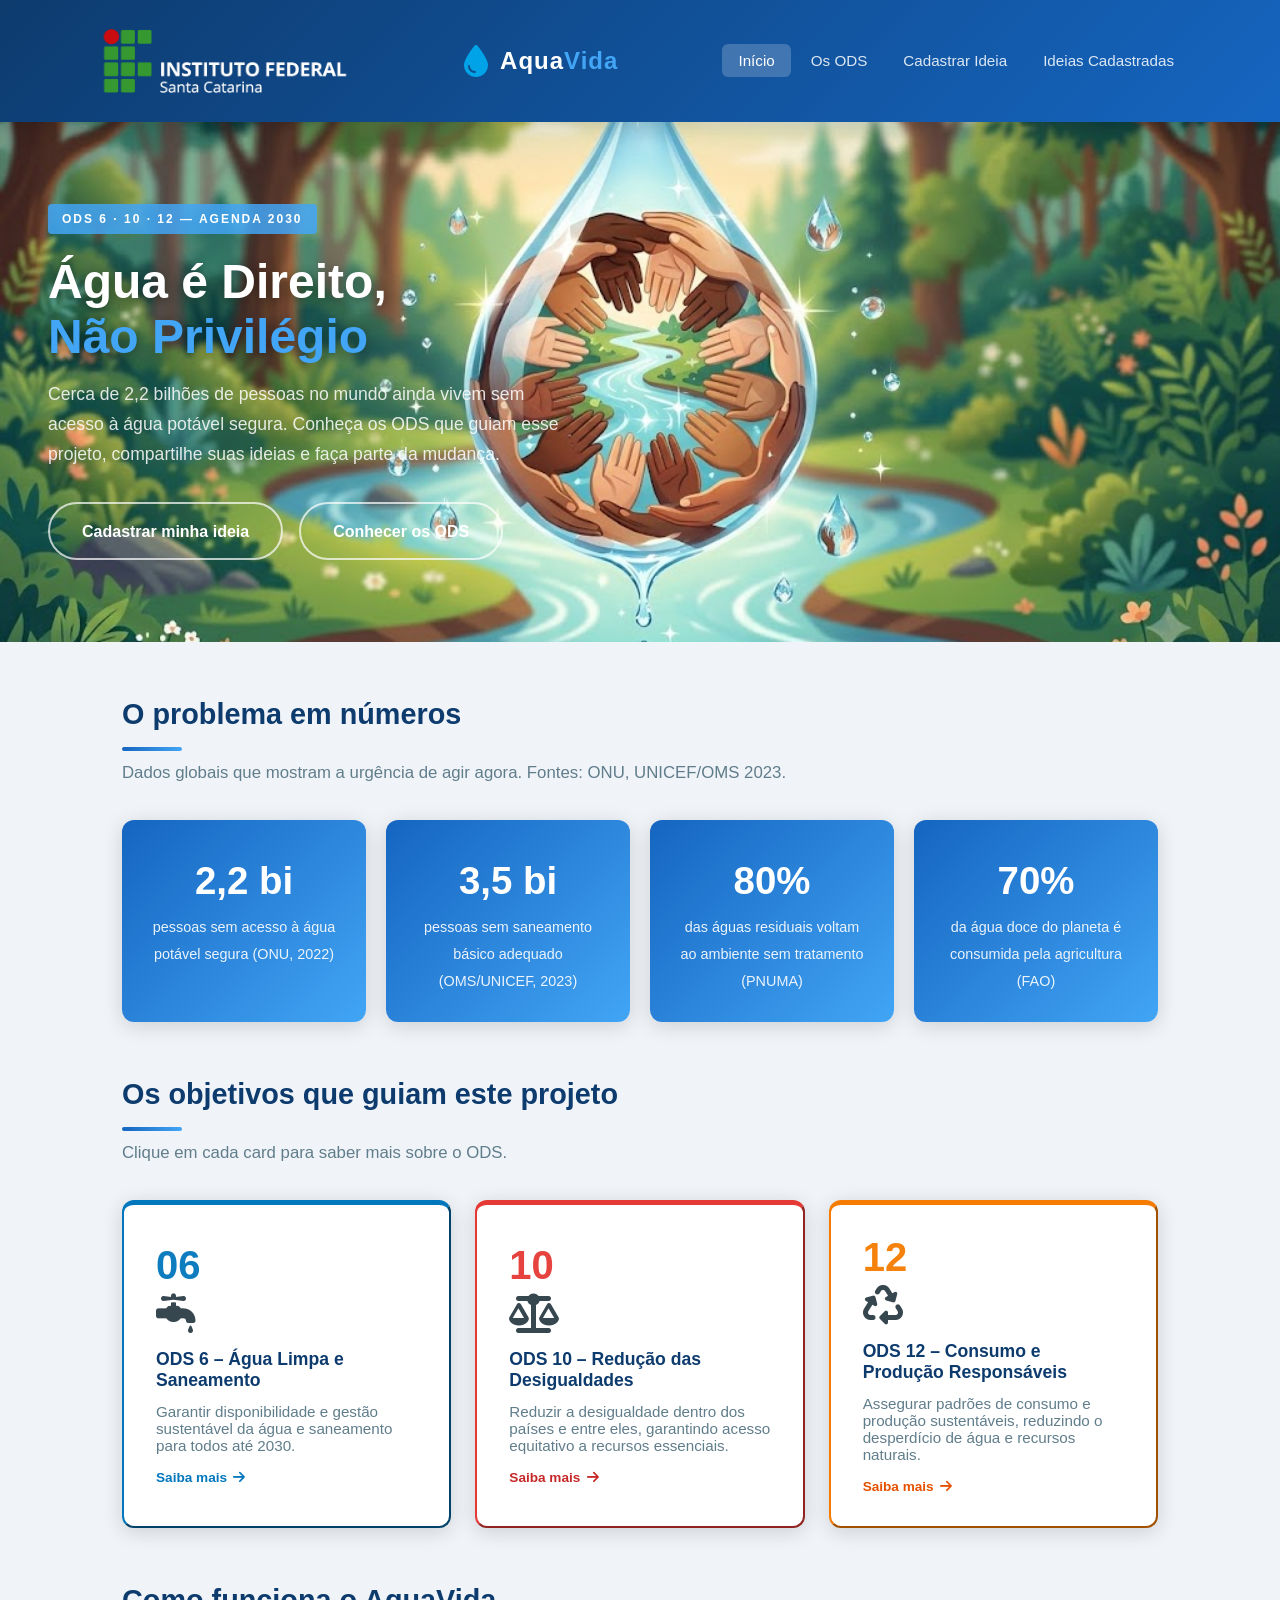
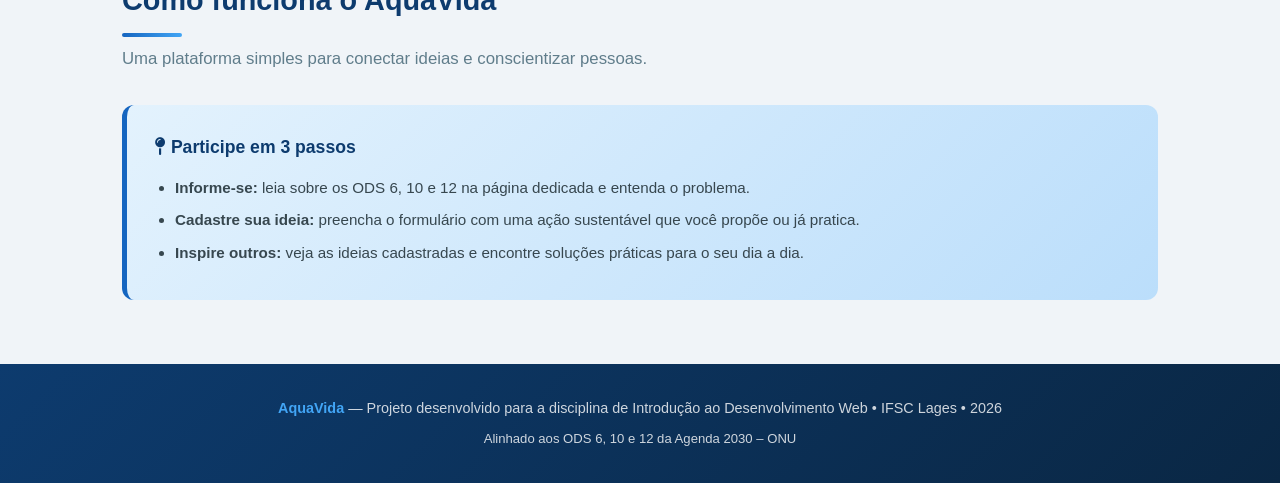
==== commit bc1c4330: "logo" ====
--- a/index.html
+++ b/index.html
@@ -15,7 +15,9 @@
 
   <header>
     <div class="header-inner">
+      <img src="img/ifsc-logo.png" alt="Logo do ifsc" class="logo-img" />
       <a href="index.html" class="logo">
+        
         <i class="fa-solid fa-droplet logo-icon"></i>
         <span class="logo-text">Aqua<span>Vida</span></span>
       </a>
@@ -150,8 +152,8 @@
             <li>Segundo a OMS e UNICEF (2023), <strong>2,2 bilhões de pessoas</strong> ainda não têm acesso a água potável gerida de forma segura.</li>
             <li><strong>3,5 bilhões</strong> carecem de saneamento básico adequado.</li>
             <li>Doenças de veiculação hídrica — como cólera e diarreia — matam cerca de <strong>1,4 milhão de crianças por ano</strong> no mundo.</li>
-            <li>No Brasil, segundo o SNIS 2022, apenas <strong>53,1% da população</strong> tem acesso a coleta de esgoto.</li>
-          </ul>
+            <li>No Brasil, segundo o SNIS 2022, apenas <strong>56% da população</strong> tem acesso a coleta de esgoto.</li>
+        </ul>
           <h4>Metas principais</h4>
           <ul>
             <li>Acesso universal e equitativo à água potável segura e acessível até 2030.</li>
--- a/css/style.css
+++ b/css/style.css
@@ -13,6 +13,12 @@
   background-color: #f0f4f8;
   color: #37474f;
   line-height: 1.7;
+}
+img {
+
+  width: 270PX;
+  height: 90PX;
+  display: block;
 }
 
 /* ===== HEADER / NAV ===== */
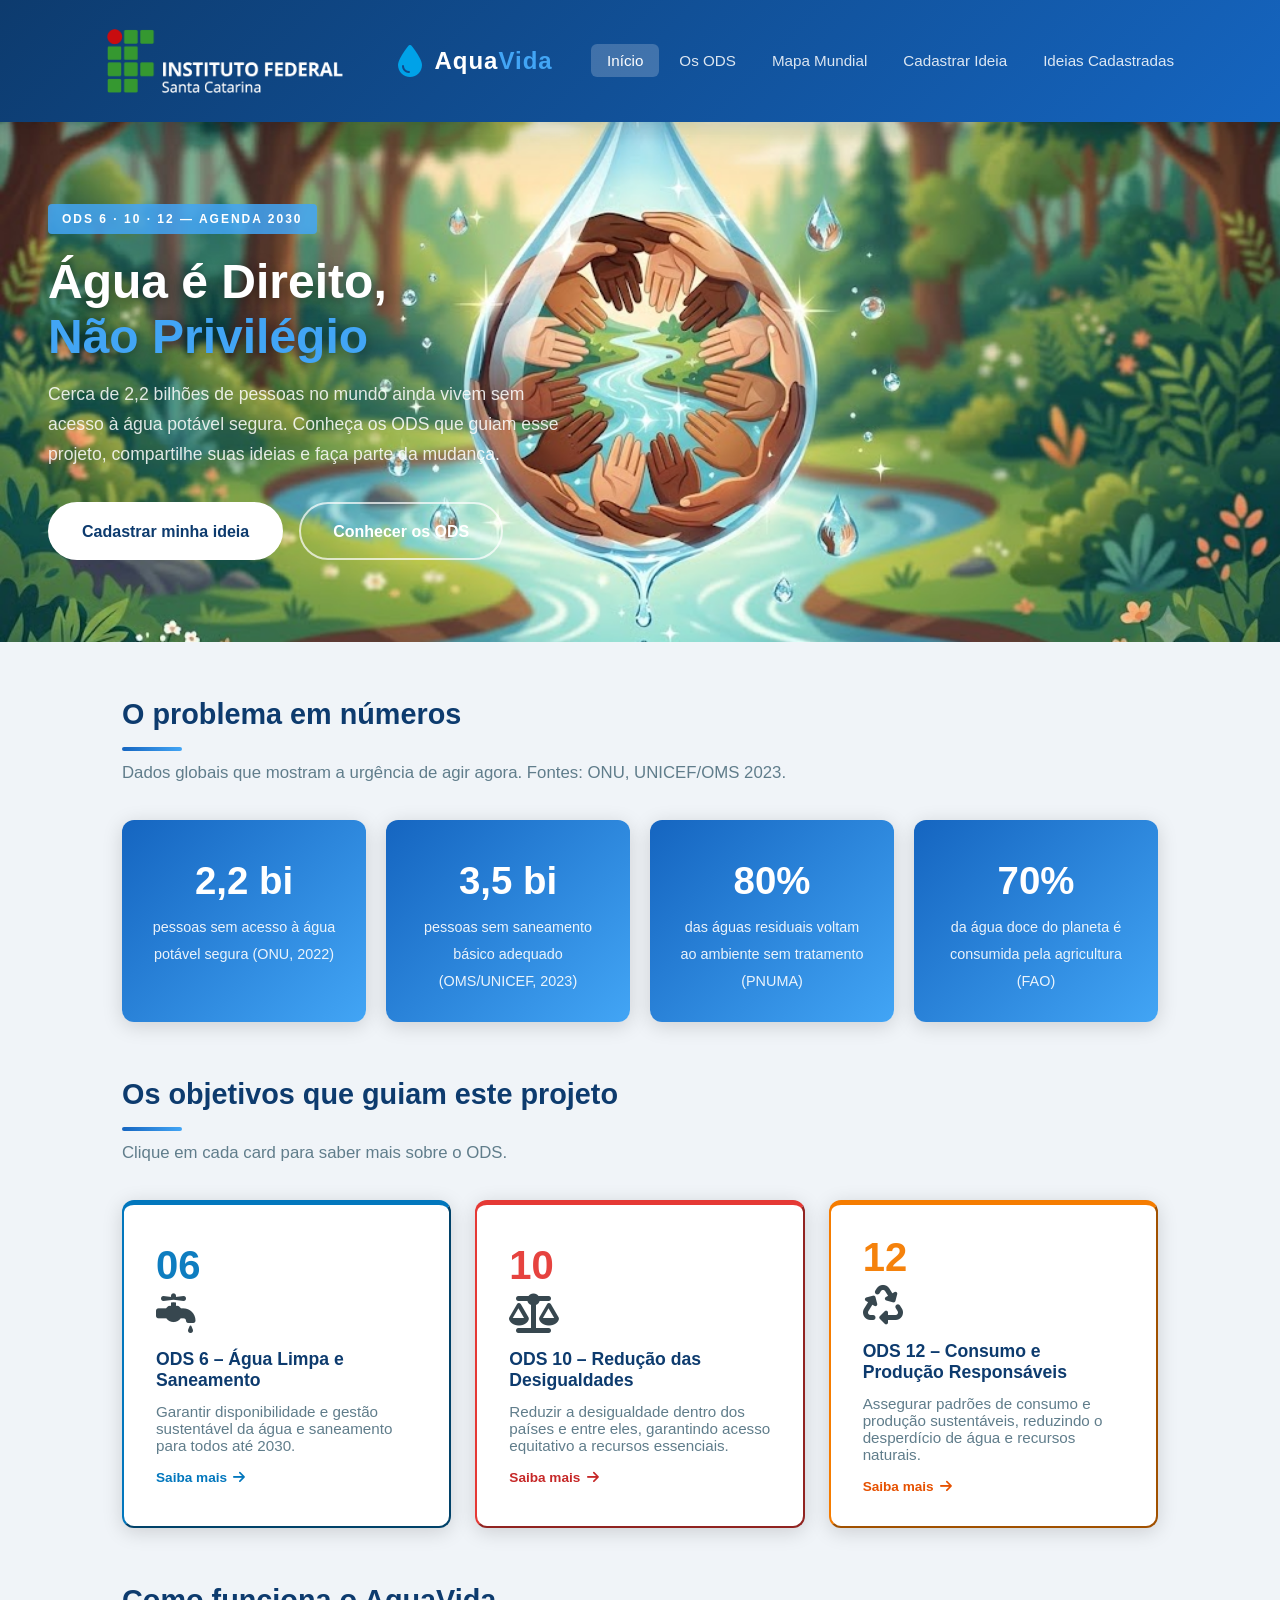
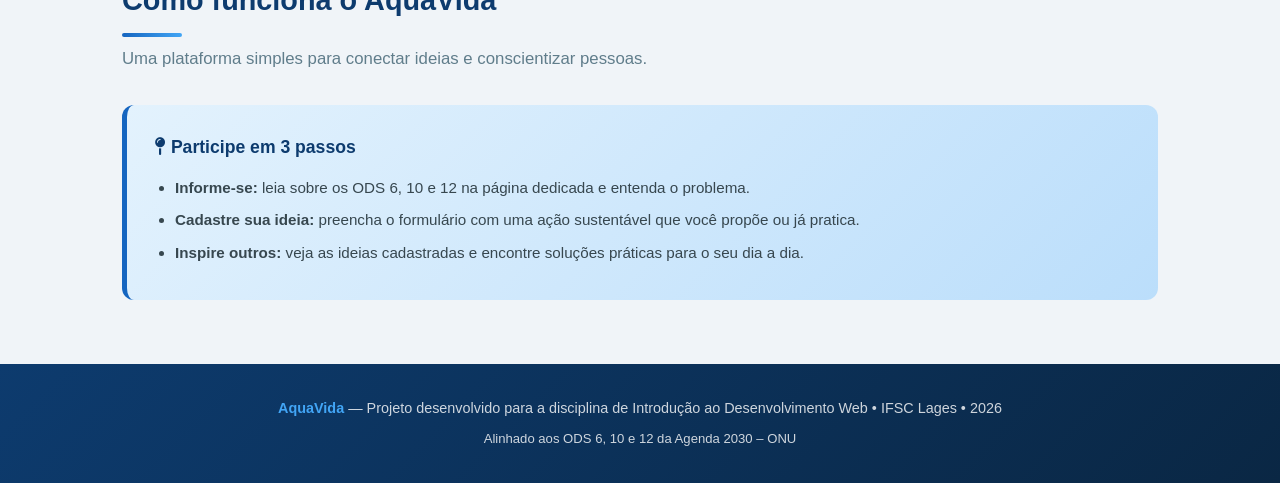
==== commit 2e9c16c0: "oi" ====
--- a/index.html
+++ b/index.html
@@ -5,9 +5,8 @@
   <meta name="viewport" content="width=device-width, initial-scale=1.0" />
   <meta name="description" content="AquaVida – Plataforma sobre acesso à água potável e consumo responsável, alinhada aos ODS 6, 10 e 12." />
   <title>AquaVida | Início</title>
-  <link rel="icon" type="image/png" sizes="32x32" href="img/favicon.png" />
+  <link rel="shortcut icon" href="img/favicon.ico" type="image/x-icon" />
   <link rel="stylesheet" href="https://cdnjs.cloudflare.com/ajax/libs/font-awesome/6.4.0/css/all.min.css" />
-  <link rel="shortcut icon" href="img/favicon.ico" type="image/x-icon" />
   <link rel="stylesheet" href="css/style.css" />
 </head>
 
@@ -25,6 +24,7 @@
         <ul>
           <li><a href="index.html" class="ativo">Início</a></li>
           <li><a href="ods.html">Os ODS</a></li>
+          <li><a href="globo.html">Mapa Mundial</a></li>
           <li><a href="formulario.html">Cadastrar Ideia</a></li>
           <li><a href="resultados.html">Ideias Cadastradas</a></li>
         </ul>
@@ -151,7 +151,7 @@
           <ul>
             <li>Segundo a OMS e UNICEF (2023), <strong>2,2 bilhões de pessoas</strong> ainda não têm acesso a água potável gerida de forma segura.</li>
             <li><strong>3,5 bilhões</strong> carecem de saneamento básico adequado.</li>
-            <li>Doenças de veiculação hídrica — como cólera e diarreia — matam cerca de <strong>1,4 milhão de crianças por ano</strong> no mundo.</li>
+            <li>Doenças de veiculação hídrica — como cólera e diarreia — matam cerca de <strong>800 mil crianças menores de 5 anos por ano</strong> no mundo (OMS, 2019).</li>
             <li>No Brasil, segundo o SNIS 2022, apenas <strong>56% da população</strong> tem acesso a coleta de esgoto.</li>
         </ul>
           <h4>Metas principais</h4>
@@ -178,7 +178,7 @@
           <p>O <strong>ODS 10</strong> busca reduzir as desigualdades dentro e entre os países. No contexto hídrico, ele reconhece que o acesso à água potável e ao saneamento não é distribuído de forma igualitária — e que essa desigualdade perpetua a pobreza e a exclusão social.</p>
           <h4>Desigualdade hídrica no mundo</h4>
           <ul>
-            <li>Nas áreas rurais da África Subsaariana, mulheres e crianças percorrem em média <strong>6 km por dia</strong> para buscar água (ONU, 2023).</li>
+            <li>Nas áreas rurais da África Subsaariana, mulheres e crianças percorrem <strong>até 6 km por viagem</strong> para buscar água (ONU-Água, 2023).</li>
             <li>Famílias pobres em países em desenvolvimento pagam até <strong>10 vezes mais</strong> por litro de água do que famílias ricas com rede encanada.</li>
             <li>No Brasil, comunidades quilombolas e indígenas têm acesso à água tratada muito inferior à média nacional.</li>
             <li>A falta de banheiros nas escolas é uma das principais causas de evasão escolar entre meninas adolescentes.</li>
@@ -208,7 +208,7 @@
             <li>Produzir <strong>1 kg de carne bovina</strong> consome em média 15.400 litros de água (Water Footprint Network).</li>
             <li>Uma única calça jeans requer cerca de <strong>7.500 litros</strong> para ser produzida.</li>
             <li>A indústria têxtil é responsável por <strong>20% da poluição hídrica industrial</strong> global (PNUMA).</li>
-            <li>O desperdício alimentar global equivale a desperdiçar <strong>250 km³ de água por ano</strong> — mais que o volume do Lago Baikal.</li>
+            <li>O desperdício alimentar global equivale a desperdiçar <strong>250 km³ de água por ano</strong> — mais que o volume anual do Rio Nilo (FAO, 2013).</li>
             <li>A agropecuária consome cerca de <strong>70% de toda a água doce</strong> utilizada no planeta (FAO).</li>
           </ul>
           <h4>Metas principais</h4>
--- a/css/style.css
+++ b/css/style.css
@@ -14,11 +14,12 @@
   color: #37474f;
   line-height: 1.7;
 }
-img {
-
-  width: 270PX;
-  height: 90PX;
+.logo-img {
+  width: 270px;
+  height: 90px;
   display: block;
+  max-width: 100%;
+  object-fit: contain;
 }
 
 /* ===== HEADER / NAV ===== */
@@ -166,15 +167,15 @@
 }
 
 .btn-primary {
-  background: transparent;
-  color: #ffffff;
-  border: 2px solid rgba(255, 255, 255, 0.7);
+  background: #ffffff;
+  color: #0d3b6e;
+  border: 2px solid #ffffff;
 }
 
 .btn-primary:hover {
-  background: rgba(255, 255, 255, 0.15);
-  border-color: #ffffff;
+  background: rgba(255, 255, 255, 0.9);
   transform: translateY(-2px);
+  box-shadow: 0 6px 20px rgba(0, 0, 0, 0.25);
 }
 
 .btn-secondary {
@@ -875,6 +876,11 @@
     gap: 0.5rem;
   }
 
+  .logo-img {
+    width: 160px;
+    height: 54px;
+  }
+
   nav ul {
     gap: 0.1rem;
     flex-wrap: wrap;
@@ -885,9 +891,15 @@
     font-size: 0.8rem;
   }
 
-  /* Hero */
+  /* Hero - Melhor legibilidade */
   .hero {
     min-height: 420px;
+    position: relative;
+  }
+
+  /* Escurecimento do fundo para destacar o texto */
+  .hero-bg {
+    filter: brightness(0.4);
   }
 
   .hero-content {
@@ -896,10 +908,12 @@
 
   .hero-content h1 {
     font-size: 1.75rem;
+    text-shadow: 2px 2px 5px rgba(0, 0, 0, 0.8);
   }
 
   .hero-content p {
     font-size: 0.95rem;
+    text-shadow: 1px 1px 3px rgba(0, 0, 0, 0.8);
   }
 
   .hero-btns {
@@ -932,15 +946,6 @@
     grid-template-columns: 1fr;
   }
 
-  /* Page banner */
-  .page-banner {
-    padding: 2rem 1rem;
-  }
-
-  .page-banner h1 {
-    font-size: 1.4rem;
-  }
-
   /* Form */
   .form-layout {
     padding: 0 1rem;
@@ -955,20 +960,11 @@
     grid-template-columns: 1fr;
   }
 
-  .form-group.full {
-    grid-column: 1;
-  }
-
-  .form-section-label {
-    margin-top: 1rem;
-  }
-
-  /* Sidebar */
+  /* Sidebar e Filtros */
   .form-sidebar {
     grid-template-columns: 1fr 1fr;
   }
 
-  /* Filtros */
   .filtros {
     flex-direction: column;
     align-items: flex-start;
@@ -979,23 +975,70 @@
     width: 100%;
   }
 
-  .contador {
-    margin-left: 0;
-  }
-
   /* Cards ideias */
   #lista-ideias {
     grid-template-columns: 1fr;
   }
-
-  /* Botão verde */
-  .btn-verde {
-    width: 100%;
-    text-align: center;
-    font-size: 1rem;
-    padding: 0.85rem 1.5rem;
-  }
-}
+}
+
+/* ===== VALIDAÇÃO DE FORMULÁRIO ===== */
+.erro-campo {
+  color: #e53935;
+  font-size: 0.8rem;
+  margin-top: 0.25rem;
+  display: block;
+}
+
+.erro-geral {
+  color: #e53935;
+  font-size: 0.9rem;
+  text-align: center;
+  margin-bottom: 1rem;
+  min-height: 1.2em;
+}
+
+/* ===== LOADING IDEIAS ===== */
+#loading-ideias {
+  display: none;
+  align-items: center;
+  justify-content: center;
+  gap: 0.75rem;
+  padding: 3rem 1.5rem;
+  color: #607d8b;
+  font-size: 1rem;
+  grid-column: 1 / -1;
+  background: #ffffff;
+  border-radius: 12px;
+  box-shadow: 0 4px 20px rgba(0, 0, 0, 0.15);
+}
+
+/* ===== ARTIGOS ODS (ods.html) ===== */
+.ods-article {
+  background: #ffffff;
+  border-radius: 12px;
+  padding: 2rem;
+  box-shadow: 0 4px 20px rgba(0, 0, 0, 0.1);
+  margin-bottom: 1.5rem;
+  border-left: 6px solid;
+}
+
+.ods-article h3 {
+  font-size: 1.3rem;
+  margin-bottom: 1rem;
+}
+
+.ods-article p + p {
+  margin-top: 0.75rem;
+}
+
+.ods-article-6  { border-color: #0277bd; }
+.ods-article-6  h3 { color: #0277bd; }
+
+.ods-article-10 { border-color: #e53935; }
+.ods-article-10 h3 { color: #c62828; }
+
+.ods-article-12 { border-color: #f57c00; }
+.ods-article-12 h3 { color: #e65100; }
 
 /* Telas muito pequenas (até 360px) */
 @media (max-width: 360px) {
@@ -1012,7 +1055,6 @@
     padding: 0.35rem 0.5rem;
   }
 }
-
 /* ===== CARD ODS COMO BOTÃO ===== */
 .card-ods {
   text-align: left;
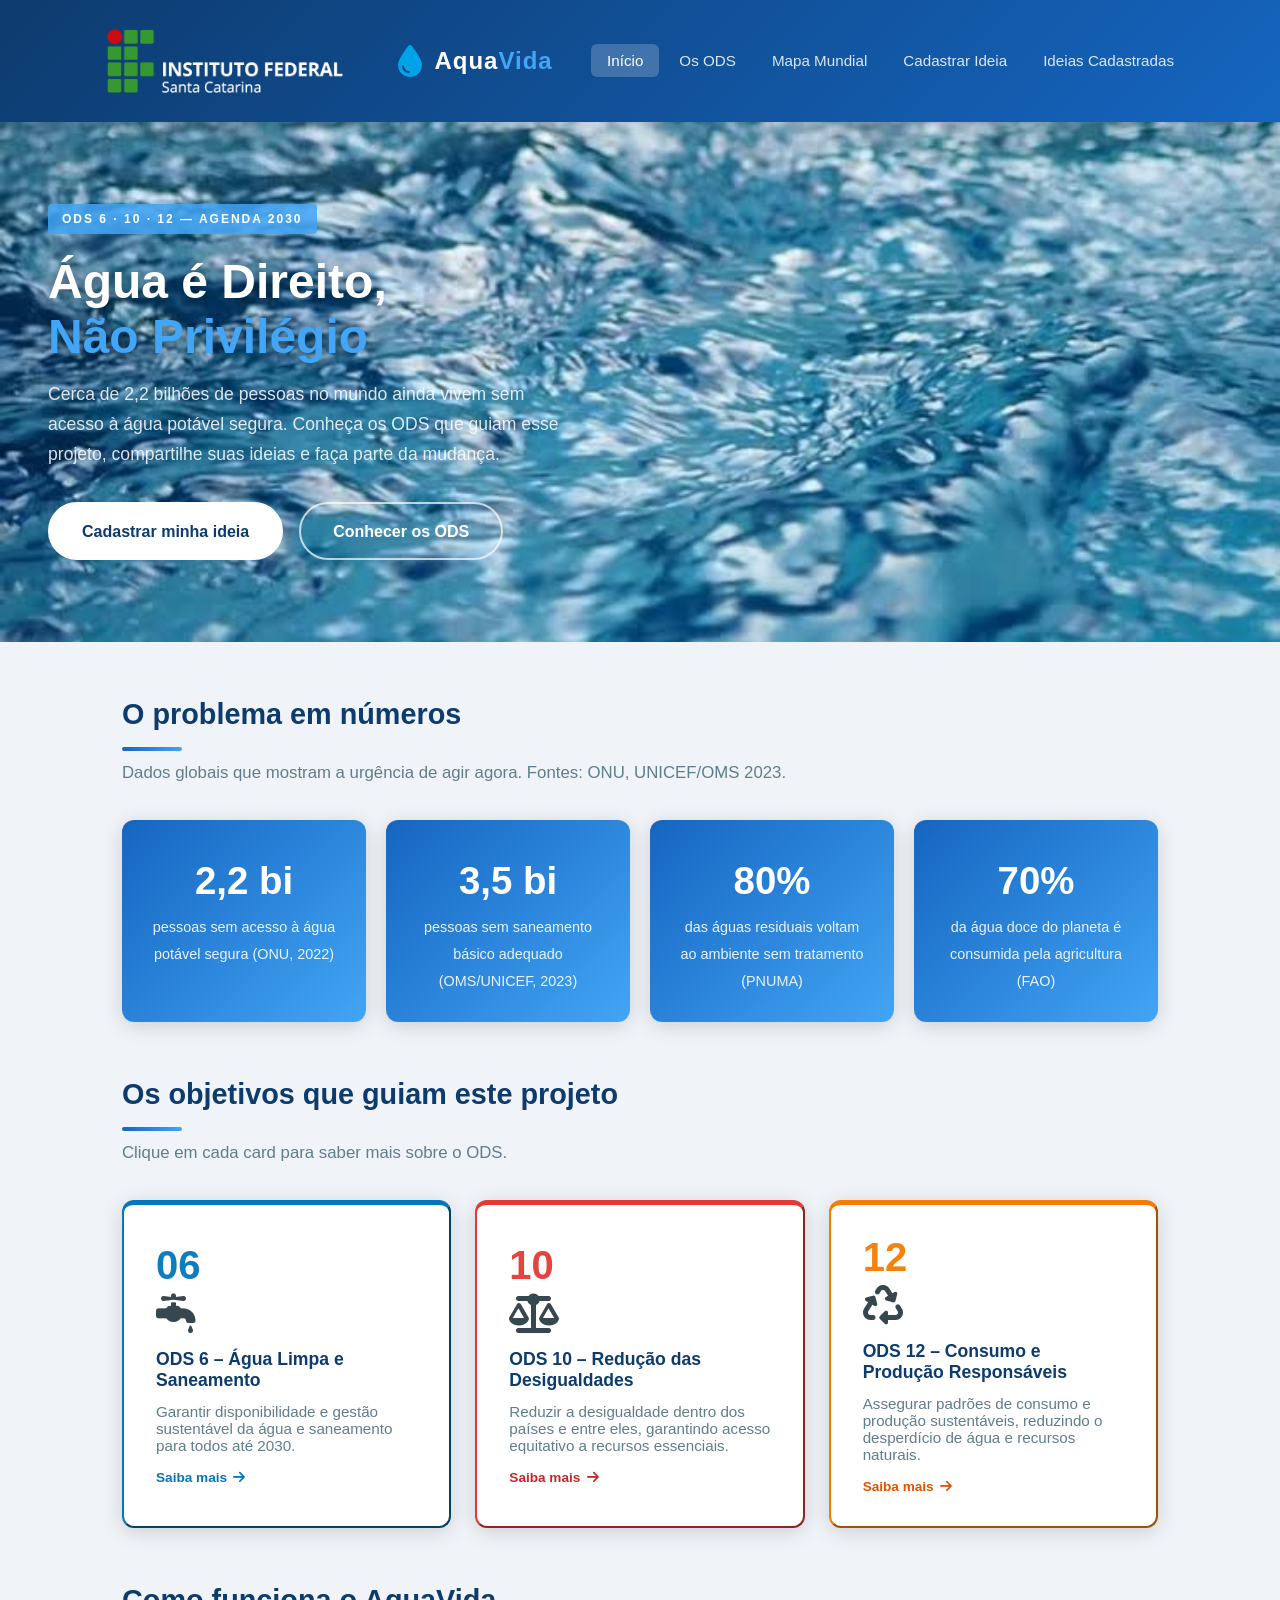
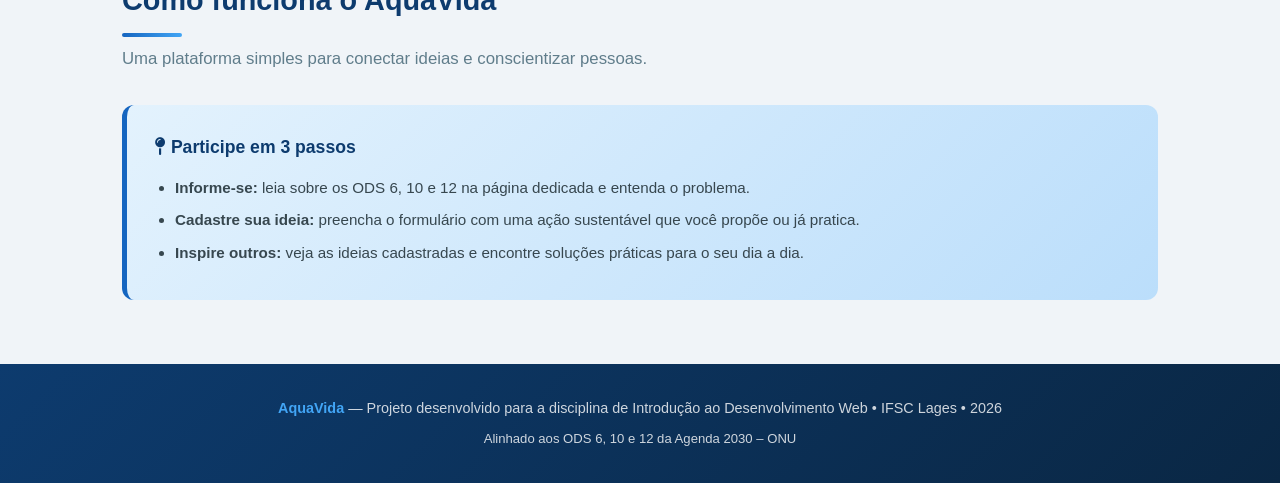
==== commit 099632d1: "arrumei umas paradas" ====
--- a/index.html
+++ b/index.html
@@ -29,6 +29,9 @@
           <li><a href="resultados.html">Ideias Cadastradas</a></li>
         </ul>
       </nav>
+      <button class="nav-hamburguer" aria-label="Abrir menu" aria-expanded="false">
+        <span></span><span></span><span></span>
+      </button>
     </div>
   </header>
 
@@ -139,127 +142,7 @@
   </footer>
 
   <script src="js/script.js"></script>
-  <script>
-    const modais = {
-      ods6: {
-        cor: '#0277bd',
-        icone: 'fa-faucet-drip',
-        titulo: 'ODS 6 — Água Limpa e Saneamento',
-        conteudo: `
-          <p>O <strong>ODS 6</strong> foi adotado pela ONU em 2015 como parte da Agenda 2030. Seu objetivo central é garantir a disponibilidade e gestão sustentável da água e do saneamento para todos até 2030.</p>
-          <h4>Por que é urgente?</h4>
-          <ul>
-            <li>Segundo a OMS e UNICEF (2023), <strong>2,2 bilhões de pessoas</strong> ainda não têm acesso a água potável gerida de forma segura.</li>
-            <li><strong>3,5 bilhões</strong> carecem de saneamento básico adequado.</li>
-            <li>Doenças de veiculação hídrica — como cólera e diarreia — matam cerca de <strong>800 mil crianças menores de 5 anos por ano</strong> no mundo (OMS, 2019).</li>
-            <li>No Brasil, segundo o SNIS 2022, apenas <strong>56% da população</strong> tem acesso a coleta de esgoto.</li>
-        </ul>
-          <h4>Metas principais</h4>
-          <ul>
-            <li>Acesso universal e equitativo à água potável segura e acessível até 2030.</li>
-            <li>Saneamento e higiene adequados para todos, encerrando a defecação a céu aberto.</li>
-            <li>Melhoria da qualidade da água, reduzindo poluição e aumentando a reciclagem hídrica.</li>
-            <li>Proteção dos ecossistemas aquáticos — rios, lagos, aquíferos e zonas úmidas.</li>
-          </ul>
-          <h4>Ações práticas</h4>
-          <ul>
-            <li>Instalar redutores de vazão em torneiras e chuveiros.</li>
-            <li>Captar água da chuva para uso não potável (jardim, limpeza).</li>
-            <li>Reportar vazamentos na rede pública ao município.</li>
-            <li>Apoiar organizações que levam água potável a comunidades rurais.</li>
-          </ul>
-        `
-      },
-      ods10: {
-        cor: '#c62828',
-        icone: 'fa-scale-balanced',
-        titulo: 'ODS 10 — Redução das Desigualdades',
-        conteudo: `
-          <p>O <strong>ODS 10</strong> busca reduzir as desigualdades dentro e entre os países. No contexto hídrico, ele reconhece que o acesso à água potável e ao saneamento não é distribuído de forma igualitária — e que essa desigualdade perpetua a pobreza e a exclusão social.</p>
-          <h4>Desigualdade hídrica no mundo</h4>
-          <ul>
-            <li>Nas áreas rurais da África Subsaariana, mulheres e crianças percorrem <strong>até 6 km por viagem</strong> para buscar água (ONU-Água, 2023).</li>
-            <li>Famílias pobres em países em desenvolvimento pagam até <strong>10 vezes mais</strong> por litro de água do que famílias ricas com rede encanada.</li>
-            <li>No Brasil, comunidades quilombolas e indígenas têm acesso à água tratada muito inferior à média nacional.</li>
-            <li>A falta de banheiros nas escolas é uma das principais causas de evasão escolar entre meninas adolescentes.</li>
-          </ul>
-          <h4>Metas principais</h4>
-          <ul>
-            <li>Garantir que políticas sociais priorizem as populações mais vulneráveis.</li>
-            <li>Promover inclusão social, econômica e política de todos, independente de origem, gênero ou local de moradia.</li>
-            <li>Regular mercados e instituições para reduzir a desigualdade de resultados.</li>
-          </ul>
-          <h4>Ações práticas</h4>
-          <ul>
-            <li>Apoiar políticas de tarifas sociais de água para famílias de baixa renda.</li>
-            <li>Pressionar governos municipais por investimento em saneamento em bairros periféricos.</li>
-            <li>Valorizar e apoiar organizações que atuam em comunidades rurais e tradicionais.</li>
-          </ul>
-        `
-      },
-      ods12: {
-        cor: '#e65100',
-        icone: 'fa-recycle',
-        titulo: 'ODS 12 — Consumo e Produção Responsáveis',
-        conteudo: `
-          <p>O <strong>ODS 12</strong> propõe uma transformação nos padrões globais de consumo e produção, com foco na eficiência no uso de recursos naturais — especialmente a água.</p>
-          <h4>A pegada hídrica do consumo</h4>
-          <ul>
-            <li>Produzir <strong>1 kg de carne bovina</strong> consome em média 15.400 litros de água (Water Footprint Network).</li>
-            <li>Uma única calça jeans requer cerca de <strong>7.500 litros</strong> para ser produzida.</li>
-            <li>A indústria têxtil é responsável por <strong>20% da poluição hídrica industrial</strong> global (PNUMA).</li>
-            <li>O desperdício alimentar global equivale a desperdiçar <strong>250 km³ de água por ano</strong> — mais que o volume anual do Rio Nilo (FAO, 2013).</li>
-            <li>A agropecuária consome cerca de <strong>70% de toda a água doce</strong> utilizada no planeta (FAO).</li>
-          </ul>
-          <h4>Metas principais</h4>
-          <ul>
-            <li>Alcançar gestão sustentável e uso eficiente dos recursos naturais até 2030.</li>
-            <li>Reduzir pela metade o desperdício de alimentos per capita até 2030.</li>
-            <li>Gestão ambientalmente responsável de produtos químicos e resíduos.</li>
-            <li>Garantir que as empresas adotem e divulguem práticas de sustentabilidade.</li>
-          </ul>
-          <h4>Ações práticas</h4>
-          <ul>
-            <li>Reduzir o consumo de carne, especialmente bovina.</li>
-            <li>Evitar desperdício de alimentos — planejar compras e armazenar corretamente.</li>
-            <li>Preferir marcas com certificação de gestão hídrica responsável.</li>
-            <li>Reutilizar água de cozimento de legumes para regar plantas.</li>
-          </ul>
-        `
-      }
-    };
 
-    function abrirModal(id) {
-      const dados = modais[id];
-      const conteudo = document.getElementById('modal-conteudo');
-      conteudo.innerHTML = `
-        <div class="modal-header" style="border-color: ${dados.cor}">
-          <i class="fa-solid ${dados.icone}" style="color: ${dados.cor}; font-size: 2rem;"></i>
-          <h2 id="modal-titulo" style="color: ${dados.cor}">${dados.titulo}</h2>
-        </div>
-        <div class="modal-body">${dados.conteudo}</div>
-        <div class="modal-footer">
-          <a href="ods.html#${id}" class="btn btn-modal" style="background: ${dados.cor}">
-            Ver página completa <i class="fa-solid fa-arrow-right"></i>
-          </a>
-        </div>
-      `;
-      document.getElementById('modal-overlay').classList.add('ativo');
-      document.body.style.overflow = 'hidden';
-    }
-
-    function fecharModal() {
-      document.getElementById('modal-overlay').classList.remove('ativo');
-      document.body.style.overflow = '';
-    }
-
-    function fecharModalOverlay(e) {
-      if (e.target === document.getElementById('modal-overlay')) fecharModal();
-    }
-
-    document.addEventListener('keydown', (e) => {
-      if (e.key === 'Escape') fecharModal();
-    });
-  </script>
+  <script src="js/nav.js"></script>
 </body>
 </html>
--- a/css/style.css
+++ b/css/style.css
@@ -90,6 +90,14 @@
   color: #ffffff;
 }
 
+/* Hamburger — visível só no mobile */
+.nav-hamburguer { display: none; }
+
+@keyframes navSlideDown {
+  from { opacity: 0; transform: translateY(-6px); }
+  to   { opacity: 1; transform: translateY(0); }
+}
+
 /* ===== HERO ===== */
 .hero {
   position: relative;
@@ -102,7 +110,7 @@
 .hero-bg {
   position: absolute;
   inset: 0;
-  background: url("../img/images.jpg") center / cover no-repeat;
+  background: url("../img/hero.jpg") center / cover no-repeat;
   z-index: 0;
 }
 
@@ -865,30 +873,100 @@
 /* Mobile (até 600px) */
 @media (max-width: 600px) {
   /* Header */
+  /* Header: barra compacta */
   header {
-    padding: 0 1rem;
+    padding: 0 0.75rem;
   }
 
   header .header-inner {
+    flex-direction: row;
+    align-items: center;
+    flex-wrap: nowrap;
+    padding: 0.3rem 0;
+    gap: 0.5rem;
+  }
+
+  .logo-img {
+    height: 26px;
+    width: auto;
+    flex-shrink: 0;
+  }
+
+  header .logo {
+    flex-shrink: 0;
+    gap: 0.25rem;
+  }
+
+  header .logo-text {
+    font-size: 0.9rem;
+  }
+
+  /* Botão hamburger */
+  .nav-hamburguer {
+    display: flex;
     flex-direction: column;
-    align-items: flex-start;
-    padding: 0.75rem 0;
-    gap: 0.5rem;
-  }
-
-  .logo-img {
-    width: 160px;
-    height: 54px;
-  }
-
-  nav ul {
-    gap: 0.1rem;
-    flex-wrap: wrap;
-  }
-
-  nav ul li a {
-    padding: 0.4rem 0.6rem;
-    font-size: 0.8rem;
+    justify-content: center;
+    gap: 5px;
+    background: none;
+    border: 1px solid rgba(255,255,255,0.25);
+    border-radius: 6px;
+    cursor: pointer;
+    padding: 0.4rem 0.55rem;
+    margin-left: auto;
+    flex-shrink: 0;
+  }
+
+  .nav-hamburguer span {
+    display: block;
+    width: 20px;
+    height: 2px;
+    background: #fff;
+    border-radius: 2px;
+    transition: transform 0.25s ease, opacity 0.2s ease;
+  }
+
+  .nav-hamburguer.nav-aberto span:nth-child(1) {
+    transform: translateY(7px) rotate(45deg);
+  }
+  .nav-hamburguer.nav-aberto span:nth-child(2) {
+    opacity: 0;
+  }
+  .nav-hamburguer.nav-aberto span:nth-child(3) {
+    transform: translateY(-7px) rotate(-45deg);
+  }
+
+  /* Nav: escondida por padrão, dropdown ao abrir */
+  header nav {
+    display: none;
+    position: absolute;
+    top: 100%;
+    left: 0;
+    right: 0;
+    background: linear-gradient(180deg, #0d3b6e 0%, #1a4f8a 100%);
+    border-top: 1px solid rgba(255,255,255,0.1);
+    box-shadow: 0 8px 20px rgba(0,0,0,0.35);
+    padding: 0.5rem 0.75rem 1.1rem;
+    animation: navSlideDown 0.2s ease;
+  }
+
+  header nav.nav-aberta {
+    display: block;
+  }
+
+  header nav ul {
+    flex-direction: column;
+    gap: 0.2rem;
+    justify-content: flex-start;
+    flex-wrap: nowrap;
+    overflow: visible;
+  }
+
+  header nav ul li a {
+    display: block;
+    padding: 0.7rem 0.85rem;
+    font-size: 0.95rem;
+    border-radius: 8px;
+    white-space: normal;
   }
 
   /* Hero - Melhor legibilidade */
